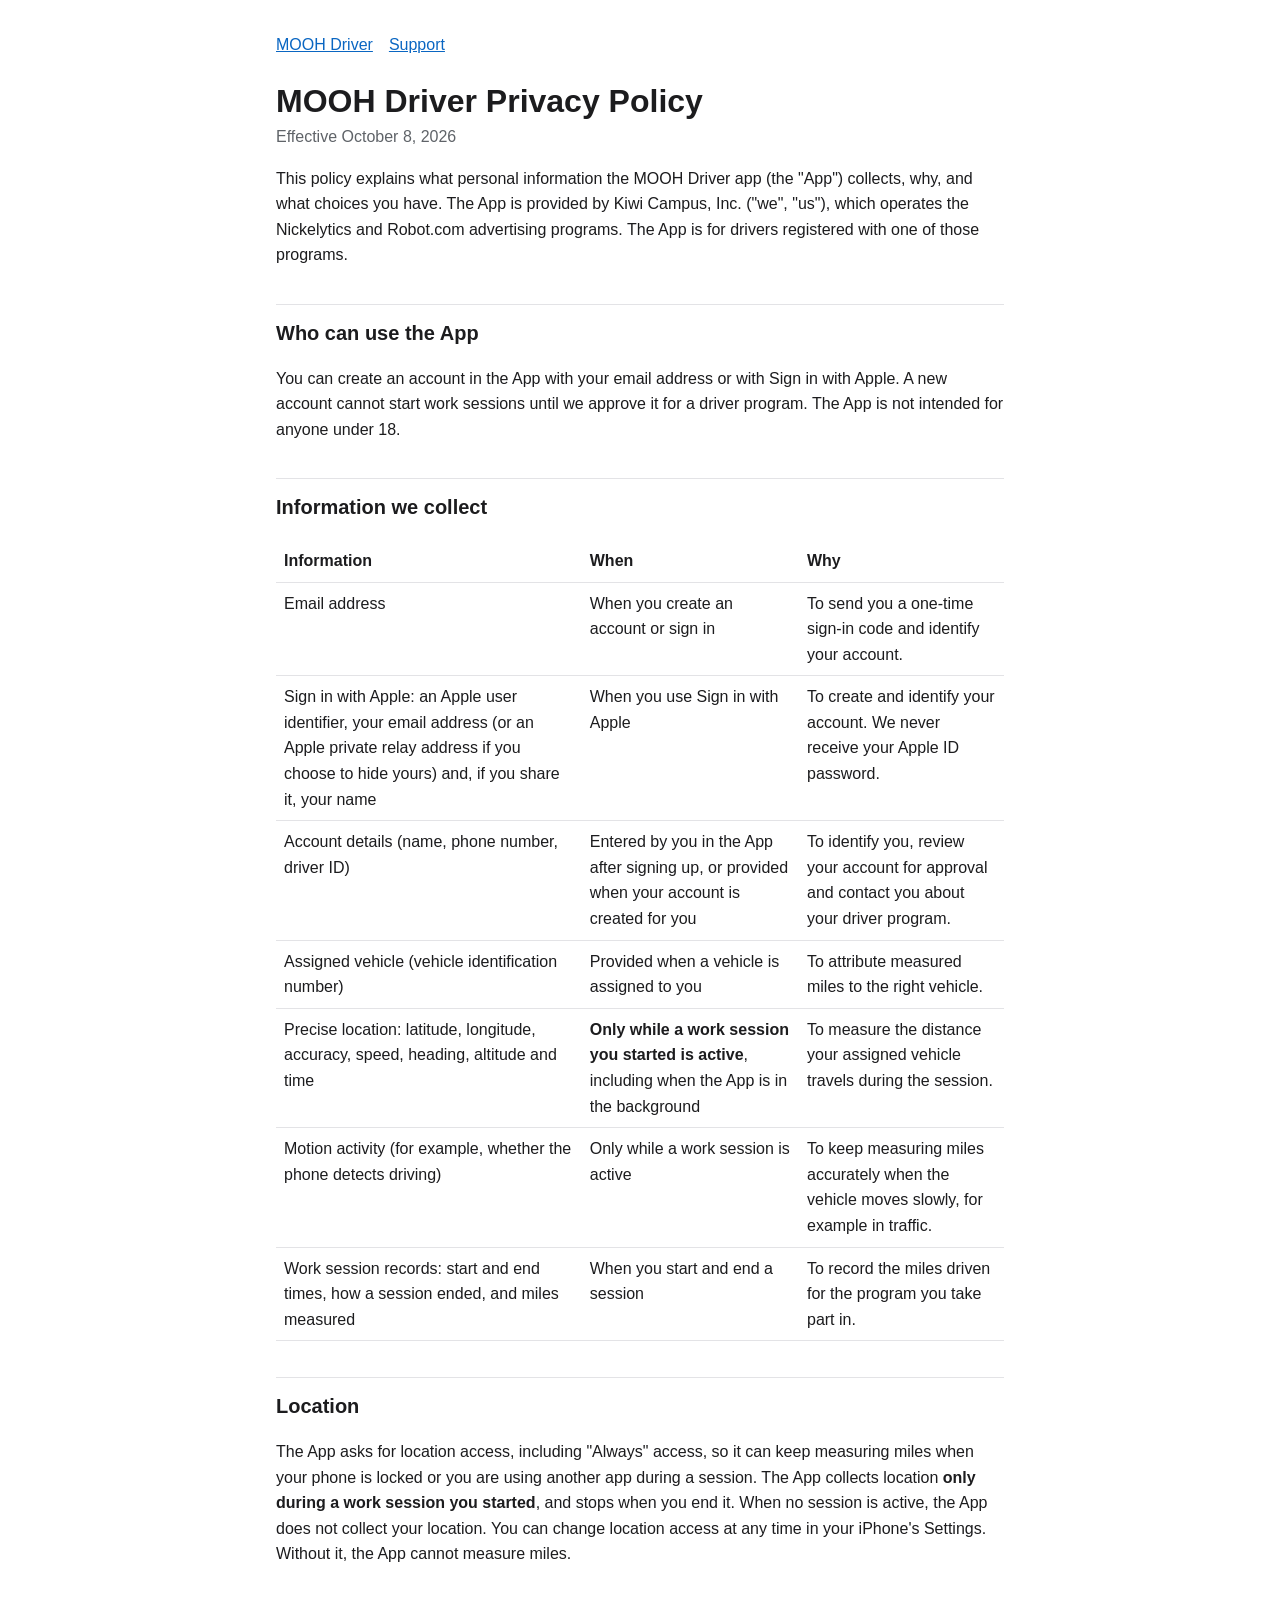
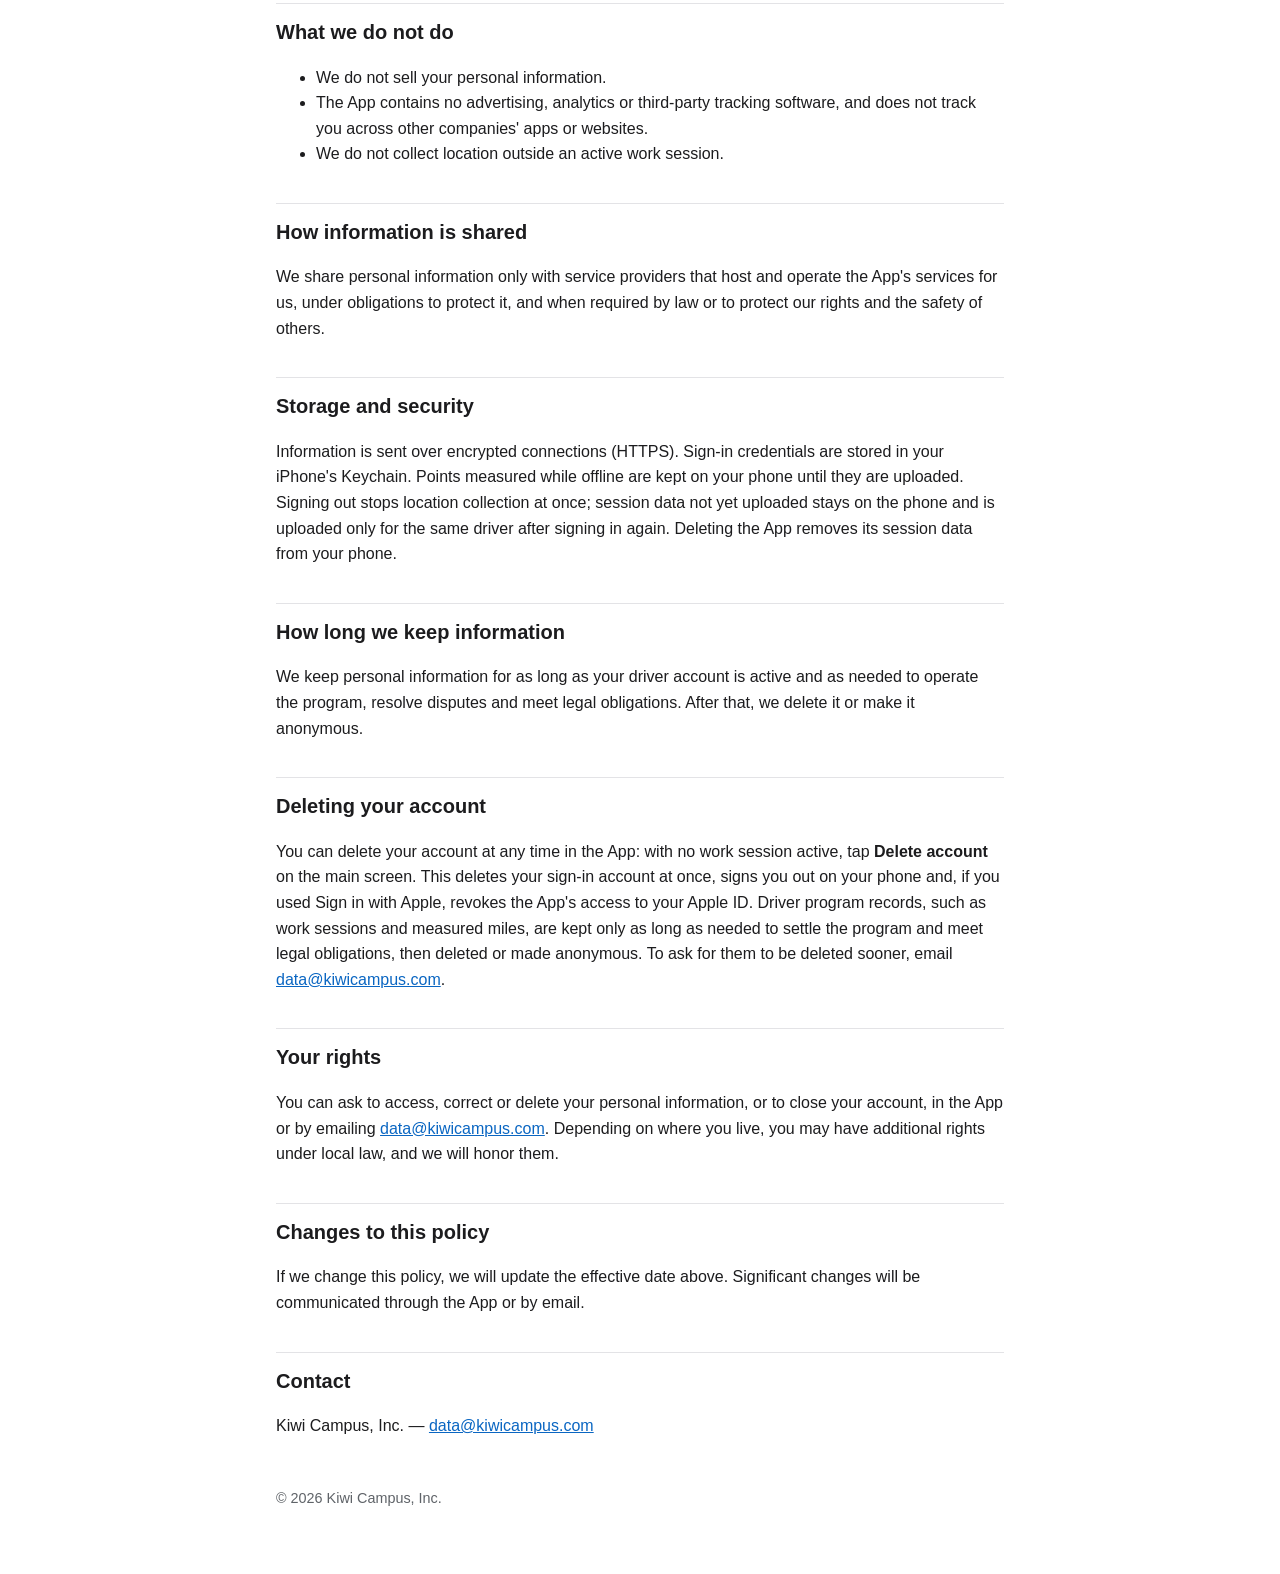
==== privacy/index.html @ 06939cc5 "docs: cover self sign-up, Sign in with Apple and in-app account deletion" ====
<!doctype html>
<html lang="en">
<head>
  <meta charset="utf-8">
  <meta name="viewport" content="width=device-width, initial-scale=1">
  <title>MOOH Driver Privacy Policy</title>
  <link rel="stylesheet" href="../style.css">
</head>
<body>
<main>
  <header><nav><a href="../">MOOH Driver</a><a href="../support/">Support</a></nav></header>

  <h1>MOOH Driver Privacy Policy</h1>
  <p class="meta">Effective October 8, 2026</p>

  <p>This policy explains what personal information the MOOH Driver app (the "App") collects, why, and what choices you have. The App is provided by Kiwi Campus, Inc. ("we", "us"), which operates the Nickelytics and Robot.com advertising programs. The App is for drivers registered with one of those programs.</p>

  <h2>Who can use the App</h2>
  <p>You can create an account in the App with your email address or with Sign in with Apple. A new account cannot start work sessions until we approve it for a driver program. The App is not intended for anyone under 18.</p>

  <h2>Information we collect</h2>
  <table>
    <tr><th>Information</th><th>When</th><th>Why</th></tr>
    <tr>
      <td>Email address</td>
      <td>When you create an account or sign in</td>
      <td>To send you a one-time sign-in code and identify your account.</td>
    </tr>
    <tr>
      <td>Sign in with Apple: an Apple user identifier, your email address (or an Apple private relay address if you choose to hide yours) and, if you share it, your name</td>
      <td>When you use Sign in with Apple</td>
      <td>To create and identify your account. We never receive your Apple ID password.</td>
    </tr>
    <tr>
      <td>Account details (name, phone number, driver ID)</td>
      <td>Entered by you in the App after signing up, or provided when your account is created for you</td>
      <td>To identify you, review your account for approval and contact you about your driver program.</td>
    </tr>
    <tr>
      <td>Assigned vehicle (vehicle identification number)</td>
      <td>Provided when a vehicle is assigned to you</td>
      <td>To attribute measured miles to the right vehicle.</td>
    </tr>
    <tr>
      <td>Precise location: latitude, longitude, accuracy, speed, heading, altitude and time</td>
      <td><strong>Only while a work session you started is active</strong>, including when the App is in the background</td>
      <td>To measure the distance your assigned vehicle travels during the session.</td>
    </tr>
    <tr>
      <td>Motion activity (for example, whether the phone detects driving)</td>
      <td>Only while a work session is active</td>
      <td>To keep measuring miles accurately when the vehicle moves slowly, for example in traffic.</td>
    </tr>
    <tr>
      <td>Work session records: start and end times, how a session ended, and miles measured</td>
      <td>When you start and end a session</td>
      <td>To record the miles driven for the program you take part in.</td>
    </tr>
  </table>

  <h2>Location</h2>
  <p>The App asks for location access, including "Always" access, so it can keep measuring miles when your phone is locked or you are using another app during a session. The App collects location <strong>only during a work session you started</strong>, and stops when you end it. When no session is active, the App does not collect your location. You can change location access at any time in your iPhone's Settings. Without it, the App cannot measure miles.</p>

  <h2>What we do not do</h2>
  <ul>
    <li>We do not sell your personal information.</li>
    <li>The App contains no advertising, analytics or third-party tracking software, and does not track you across other companies' apps or websites.</li>
    <li>We do not collect location outside an active work session.</li>
  </ul>

  <h2>How information is shared</h2>
  <p>We share personal information only with service providers that host and operate the App's services for us, under obligations to protect it, and when required by law or to protect our rights and the safety of others.</p>

  <h2>Storage and security</h2>
  <p>Information is sent over encrypted connections (HTTPS). Sign-in credentials are stored in your iPhone's Keychain. Points measured while offline are kept on your phone until they are uploaded. Signing out stops location collection at once; session data not yet uploaded stays on the phone and is uploaded only for the same driver after signing in again. Deleting the App removes its session data from your phone.</p>

  <h2>How long we keep information</h2>
  <p>We keep personal information for as long as your driver account is active and as needed to operate the program, resolve disputes and meet legal obligations. After that, we delete it or make it anonymous.</p>

  <h2>Deleting your account</h2>
  <p>You can delete your account at any time in the App: with no work session active, tap <strong>Delete account</strong> on the main screen. This deletes your sign-in account at once, signs you out on your phone and, if you used Sign in with Apple, revokes the App's access to your Apple ID. Driver program records, such as work sessions and measured miles, are kept only as long as needed to settle the program and meet legal obligations, then deleted or made anonymous. To ask for them to be deleted sooner, email <a href="mailto:data@kiwicampus.com">data@kiwicampus.com</a>.</p>

  <h2>Your rights</h2>
  <p>You can ask to access, correct or delete your personal information, or to close your account, in the App or by emailing <a href="mailto:data@kiwicampus.com">data@kiwicampus.com</a>. Depending on where you live, you may have additional rights under local law, and we will honor them.</p>

  <h2>Changes to this policy</h2>
  <p>If we change this policy, we will update the effective date above. Significant changes will be communicated through the App or by email.</p>

  <h2>Contact</h2>
  <p>Kiwi Campus, Inc. &mdash; <a href="mailto:data@kiwicampus.com">data@kiwicampus.com</a></p>

  <footer>&copy; 2026 Kiwi Campus, Inc.</footer>
</main>
</body>
</html>
---- style.css ----
:root {
  --bg: #ffffff;
  --text: #1c1c1e;
  --muted: #5f6368;
  --accent: #0a66c2;
  --rule: #e3e3e6;
}

@media (prefers-color-scheme: dark) {
  :root {
    --bg: #111113;
    --text: #ececef;
    --muted: #a1a1a8;
    --accent: #6aa9ff;
    --rule: #2a2a2e;
  }
}

* { box-sizing: border-box; }

body {
  margin: 0;
  background: var(--bg);
  color: var(--text);
  font: 16px/1.6 -apple-system, BlinkMacSystemFont, "Segoe UI", Roboto, Helvetica, Arial, sans-serif;
}

main {
  max-width: 760px;
  margin: 0 auto;
  padding: 32px 16px 64px;
}

header nav a { margin-right: 16px; }

a { color: var(--accent); }

h1 { font-size: 2rem; line-height: 1.2; margin: 24px 0 4px; }
h2 { font-size: 1.25rem; margin-top: 36px; padding-top: 12px; border-top: 1px solid var(--rule); }

.meta { color: var(--muted); margin-top: 0; }

table { border-collapse: collapse; width: 100%; margin: 12px 0; }
th, td { text-align: left; vertical-align: top; padding: 8px; border-bottom: 1px solid var(--rule); }

footer { margin-top: 48px; color: var(--muted); font-size: 0.9rem; }
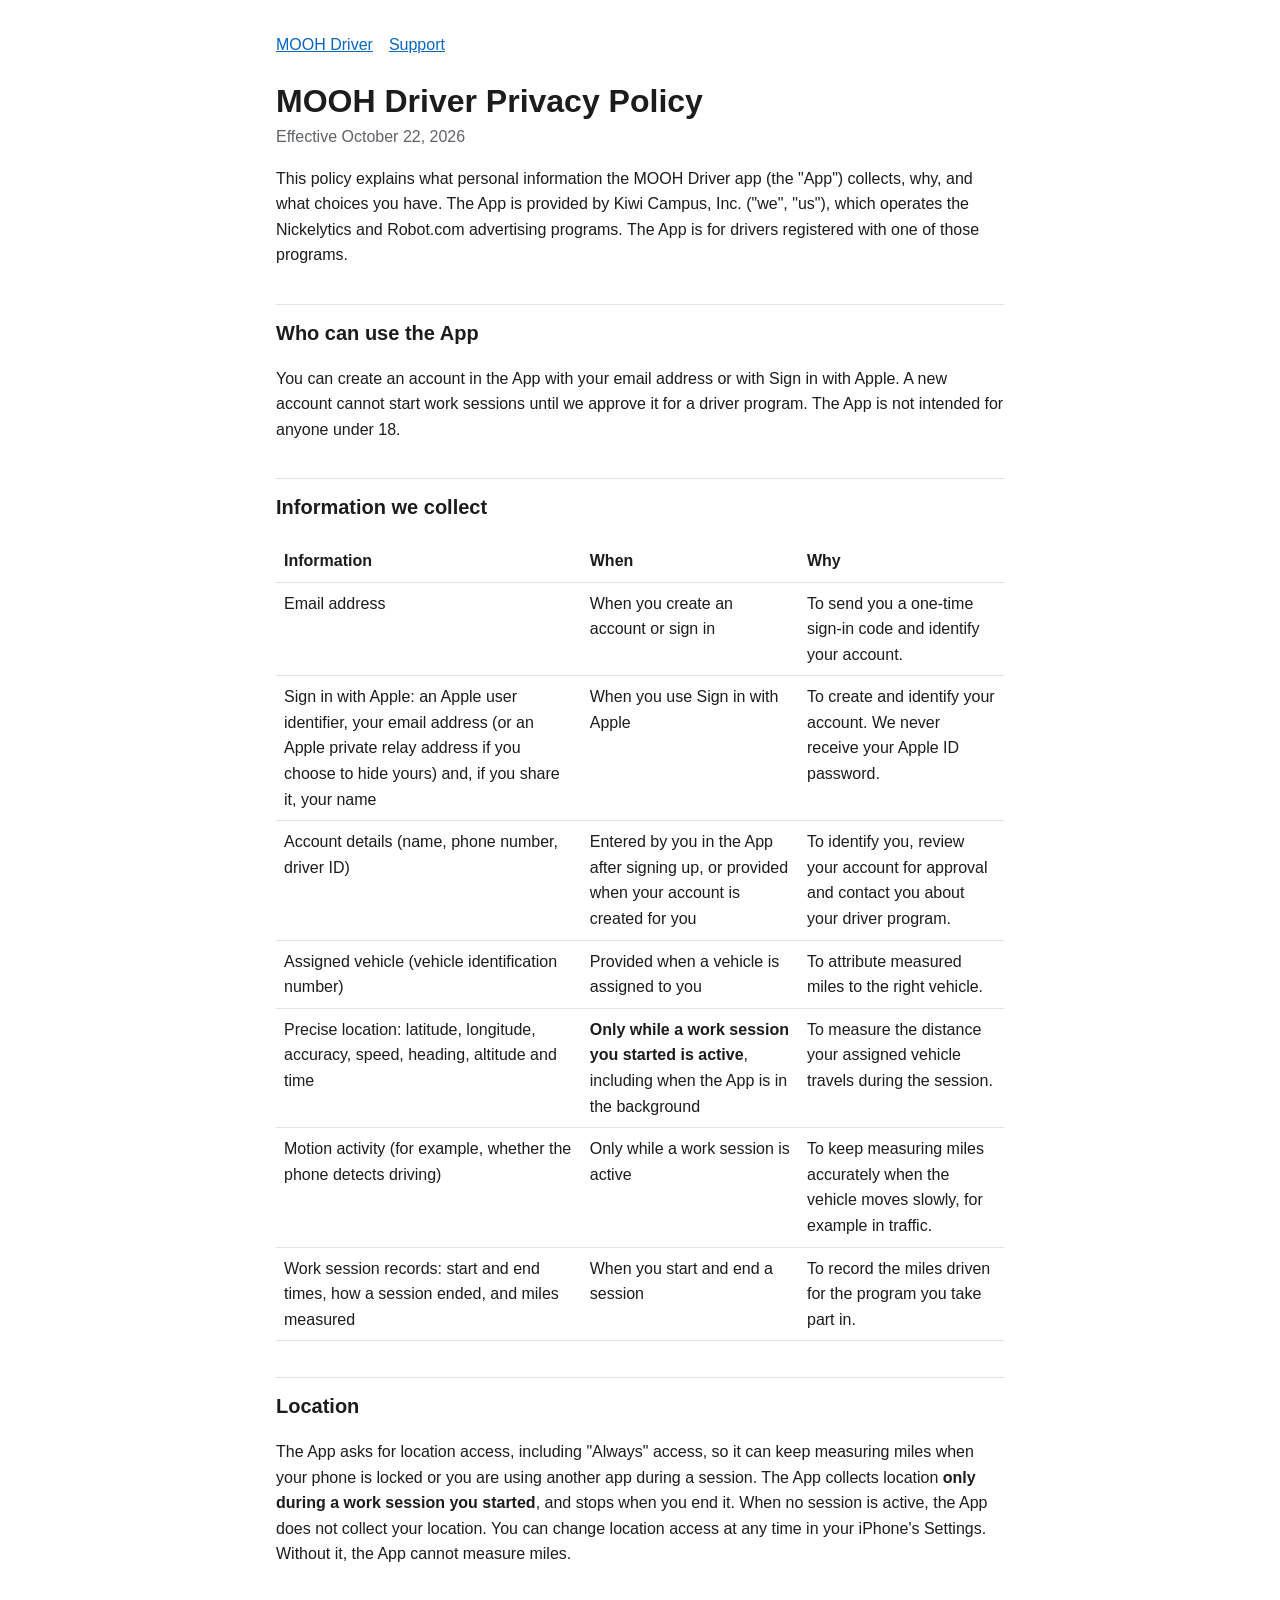
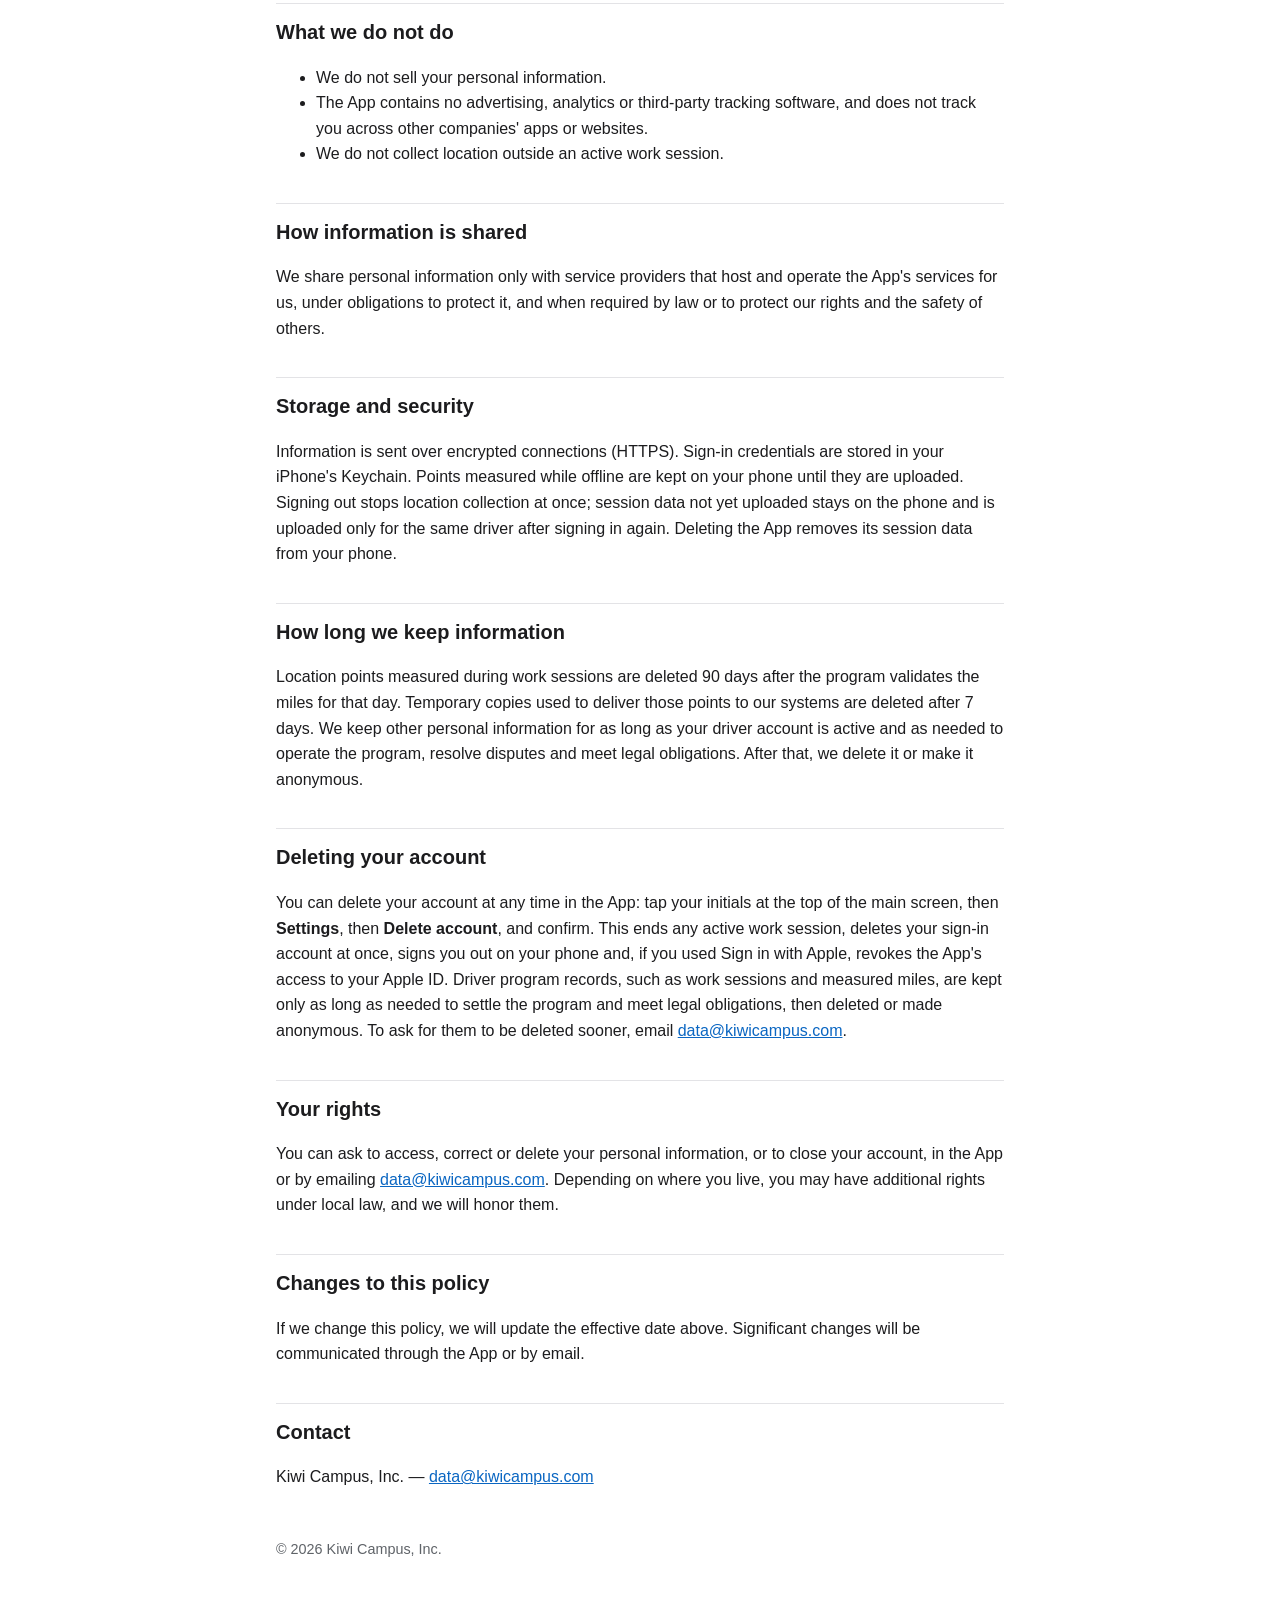
==== commit 18785c07: "docs: state location retention and move Delete account to Settings" ====
--- a/privacy/index.html
+++ b/privacy/index.html
@@ -11,7 +11,7 @@
   <header><nav><a href="../">MOOH Driver</a><a href="../support/">Support</a></nav></header>
 
   <h1>MOOH Driver Privacy Policy</h1>
-  <p class="meta">Effective October 8, 2026</p>
+  <p class="meta">Effective October 22, 2026</p>
 
   <p>This policy explains what personal information the MOOH Driver app (the "App") collects, why, and what choices you have. The App is provided by Kiwi Campus, Inc. ("we", "us"), which operates the Nickelytics and Robot.com advertising programs. The App is for drivers registered with one of those programs.</p>
 
@@ -75,10 +75,10 @@
   <p>Information is sent over encrypted connections (HTTPS). Sign-in credentials are stored in your iPhone's Keychain. Points measured while offline are kept on your phone until they are uploaded. Signing out stops location collection at once; session data not yet uploaded stays on the phone and is uploaded only for the same driver after signing in again. Deleting the App removes its session data from your phone.</p>
 
   <h2>How long we keep information</h2>
-  <p>We keep personal information for as long as your driver account is active and as needed to operate the program, resolve disputes and meet legal obligations. After that, we delete it or make it anonymous.</p>
+  <p>Location points measured during work sessions are deleted 90 days after the program validates the miles for that day. Temporary copies used to deliver those points to our systems are deleted after 7 days. We keep other personal information for as long as your driver account is active and as needed to operate the program, resolve disputes and meet legal obligations. After that, we delete it or make it anonymous.</p>
 
   <h2>Deleting your account</h2>
-  <p>You can delete your account at any time in the App: with no work session active, tap <strong>Delete account</strong> on the main screen. This deletes your sign-in account at once, signs you out on your phone and, if you used Sign in with Apple, revokes the App's access to your Apple ID. Driver program records, such as work sessions and measured miles, are kept only as long as needed to settle the program and meet legal obligations, then deleted or made anonymous. To ask for them to be deleted sooner, email <a href="mailto:data@kiwicampus.com">data@kiwicampus.com</a>.</p>
+  <p>You can delete your account at any time in the App: tap your initials at the top of the main screen, then <strong>Settings</strong>, then <strong>Delete account</strong>, and confirm. This ends any active work session, deletes your sign-in account at once, signs you out on your phone and, if you used Sign in with Apple, revokes the App's access to your Apple ID. Driver program records, such as work sessions and measured miles, are kept only as long as needed to settle the program and meet legal obligations, then deleted or made anonymous. To ask for them to be deleted sooner, email <a href="mailto:data@kiwicampus.com">data@kiwicampus.com</a>.</p>
 
   <h2>Your rights</h2>
   <p>You can ask to access, correct or delete your personal information, or to close your account, in the App or by emailing <a href="mailto:data@kiwicampus.com">data@kiwicampus.com</a>. Depending on where you live, you may have additional rights under local law, and we will honor them.</p>
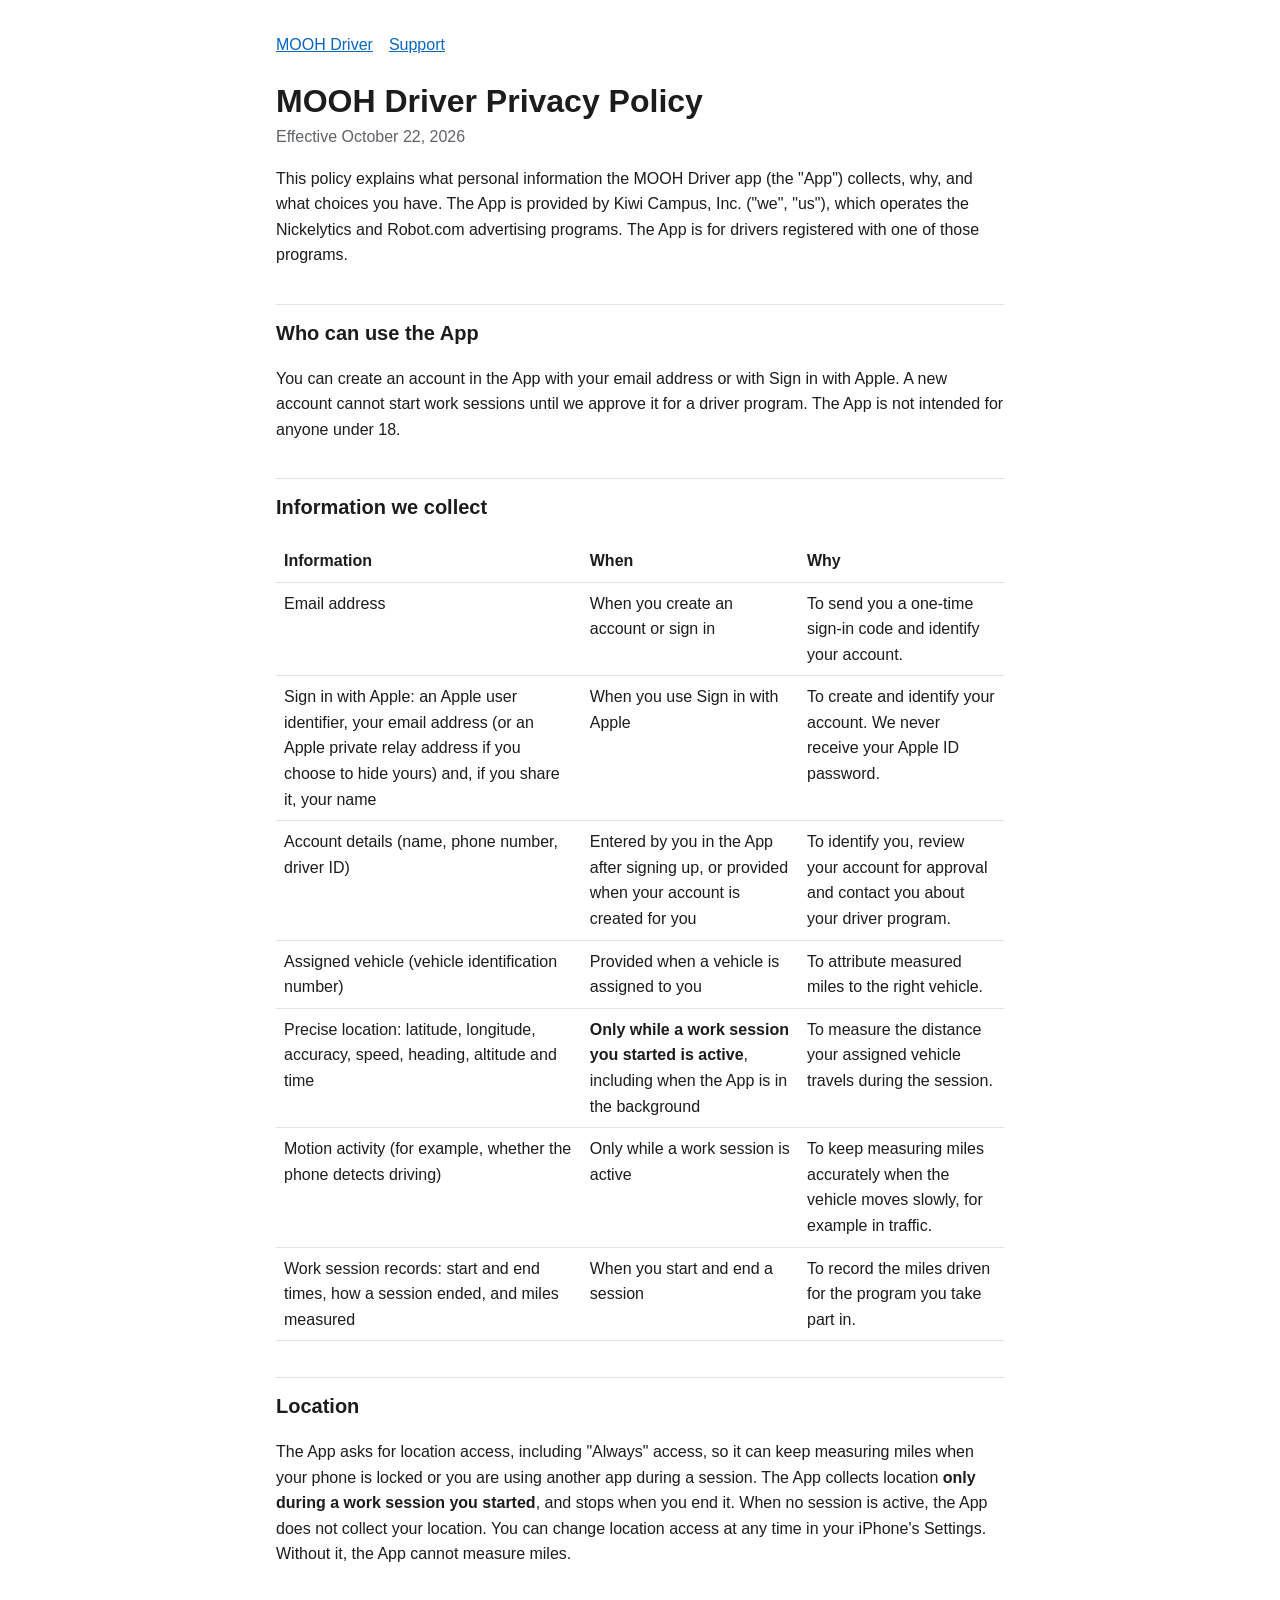
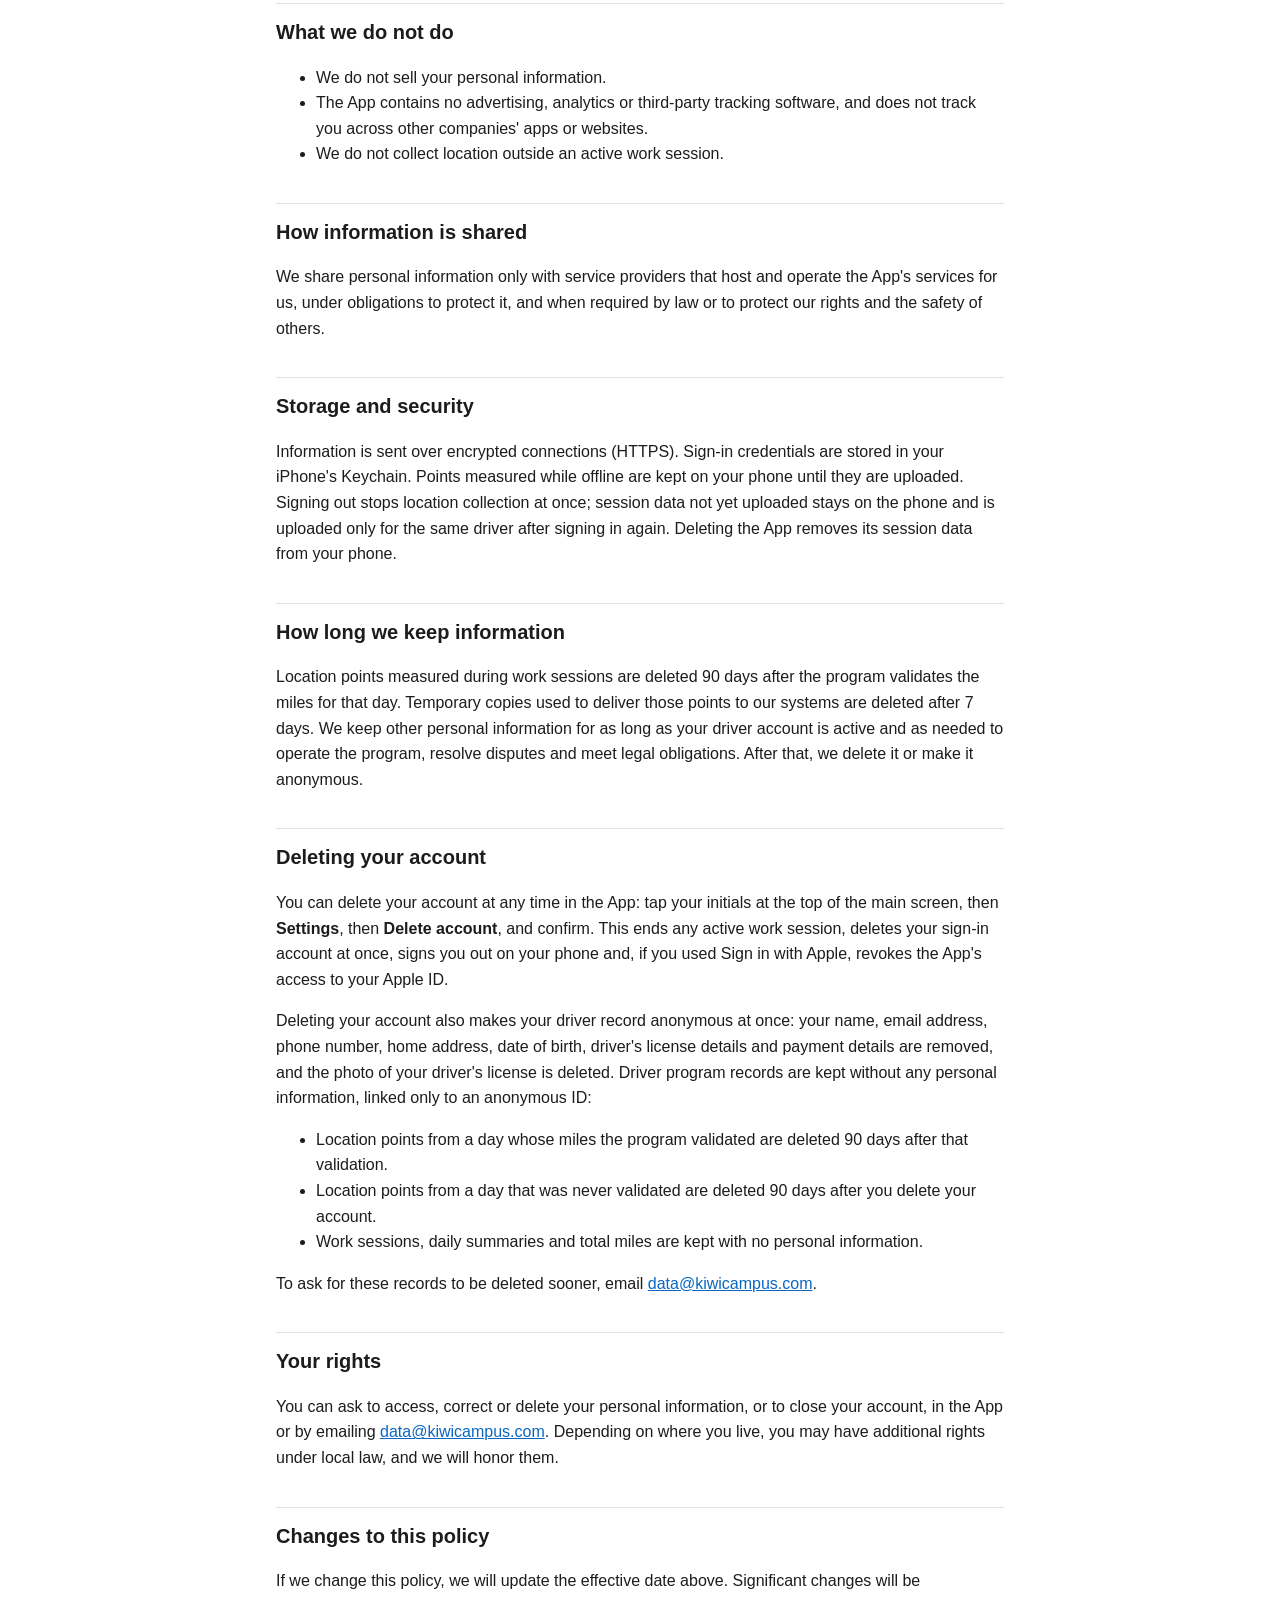
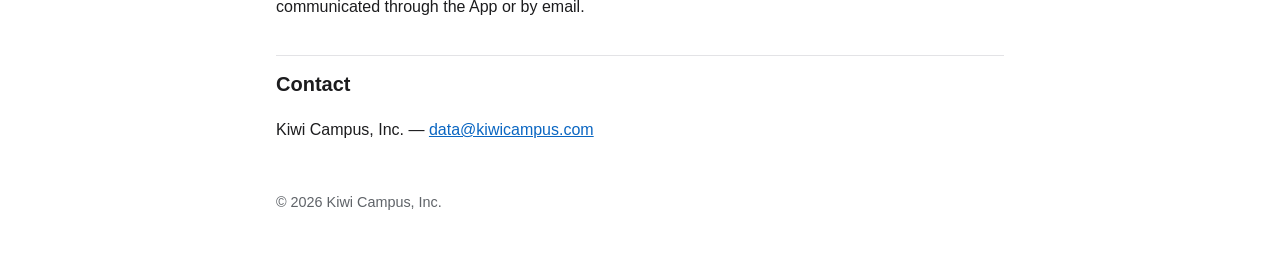
==== commit e0a64a98: "docs: describe anonymization on account deletion" ====
--- a/privacy/index.html
+++ b/privacy/index.html
@@ -78,7 +78,14 @@
   <p>Location points measured during work sessions are deleted 90 days after the program validates the miles for that day. Temporary copies used to deliver those points to our systems are deleted after 7 days. We keep other personal information for as long as your driver account is active and as needed to operate the program, resolve disputes and meet legal obligations. After that, we delete it or make it anonymous.</p>
 
   <h2>Deleting your account</h2>
-  <p>You can delete your account at any time in the App: tap your initials at the top of the main screen, then <strong>Settings</strong>, then <strong>Delete account</strong>, and confirm. This ends any active work session, deletes your sign-in account at once, signs you out on your phone and, if you used Sign in with Apple, revokes the App's access to your Apple ID. Driver program records, such as work sessions and measured miles, are kept only as long as needed to settle the program and meet legal obligations, then deleted or made anonymous. To ask for them to be deleted sooner, email <a href="mailto:data@kiwicampus.com">data@kiwicampus.com</a>.</p>
+  <p>You can delete your account at any time in the App: tap your initials at the top of the main screen, then <strong>Settings</strong>, then <strong>Delete account</strong>, and confirm. This ends any active work session, deletes your sign-in account at once, signs you out on your phone and, if you used Sign in with Apple, revokes the App's access to your Apple ID.</p>
+  <p>Deleting your account also makes your driver record anonymous at once: your name, email address, phone number, home address, date of birth, driver's license details and payment details are removed, and the photo of your driver's license is deleted. Driver program records are kept without any personal information, linked only to an anonymous ID:</p>
+  <ul>
+    <li>Location points from a day whose miles the program validated are deleted 90 days after that validation.</li>
+    <li>Location points from a day that was never validated are deleted 90 days after you delete your account.</li>
+    <li>Work sessions, daily summaries and total miles are kept with no personal information.</li>
+  </ul>
+  <p>To ask for these records to be deleted sooner, email <a href="mailto:data@kiwicampus.com">data@kiwicampus.com</a>.</p>
 
   <h2>Your rights</h2>
   <p>You can ask to access, correct or delete your personal information, or to close your account, in the App or by emailing <a href="mailto:data@kiwicampus.com">data@kiwicampus.com</a>. Depending on where you live, you may have additional rights under local law, and we will honor them.</p>
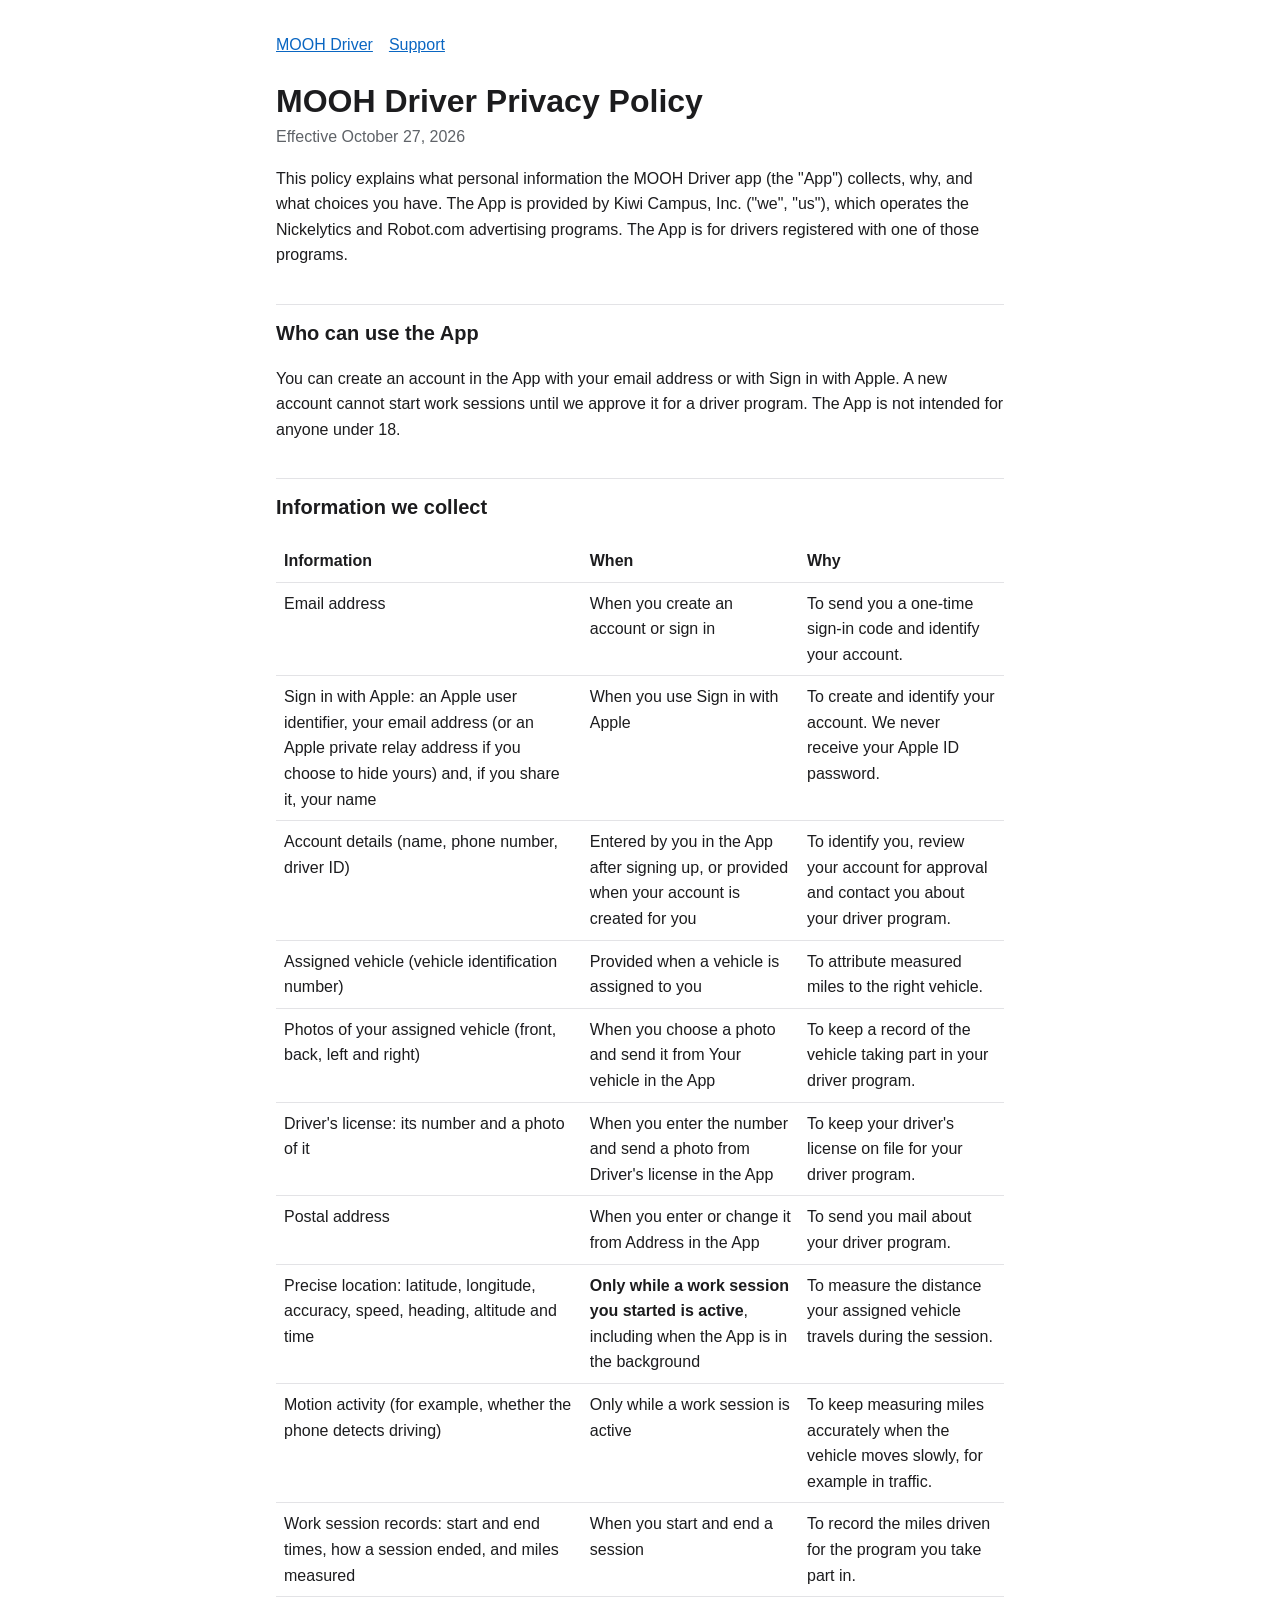
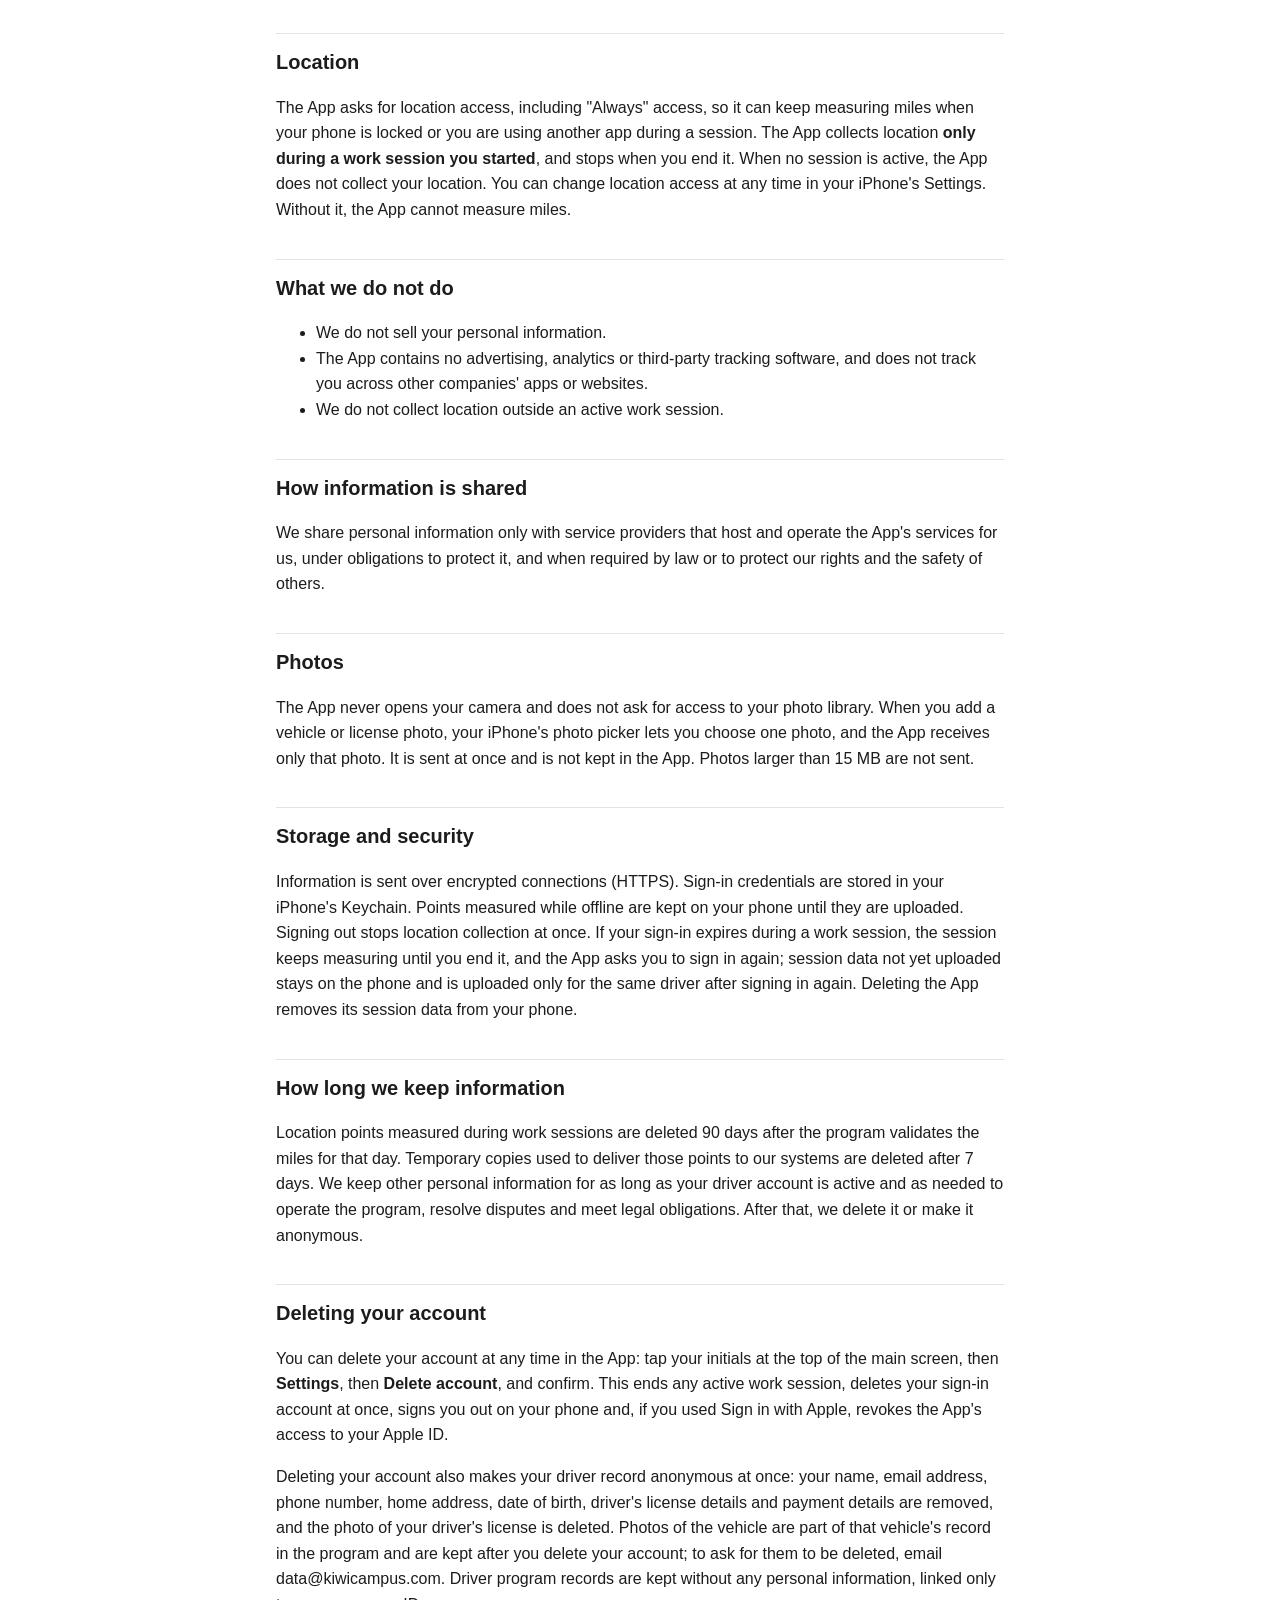
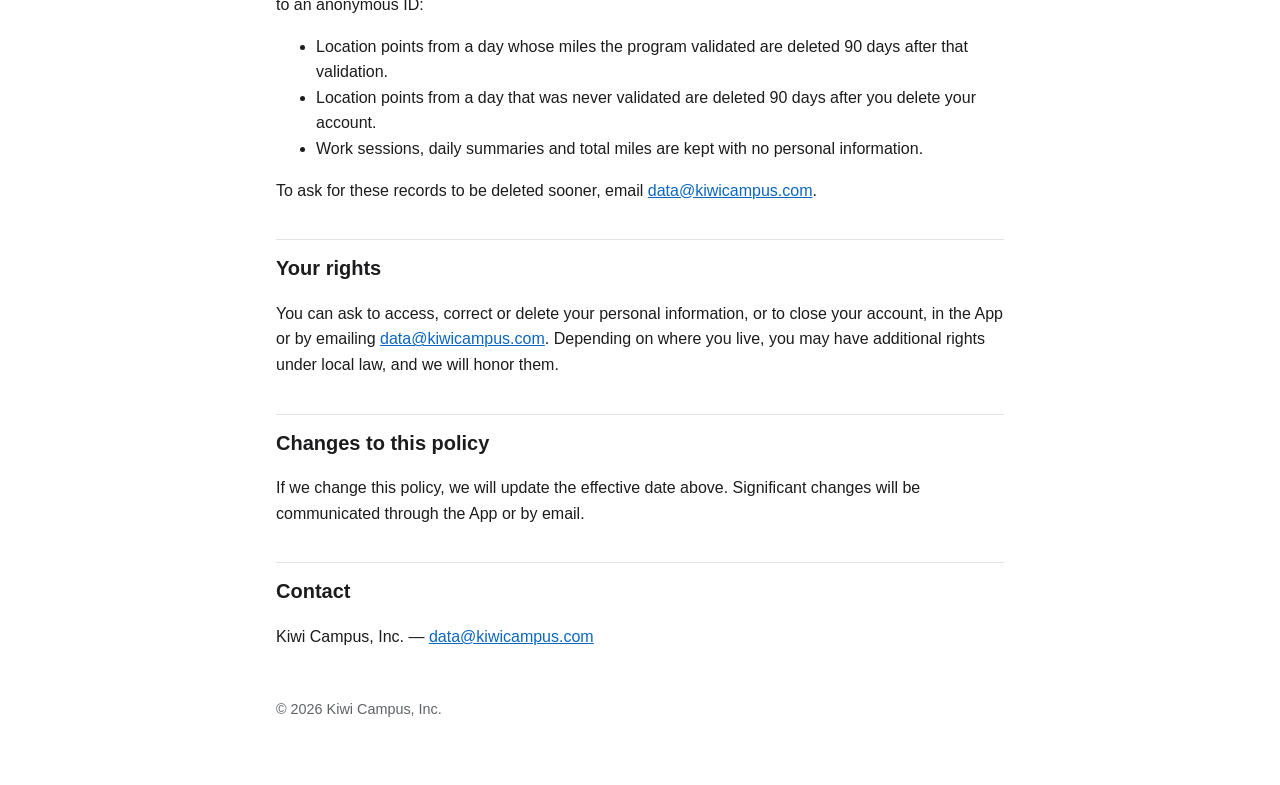
==== commit c2528b3c: "docs: cover vehicle photos, the driver's license and the postal address" ====
--- a/privacy/index.html
+++ b/privacy/index.html
@@ -11,7 +11,7 @@
   <header><nav><a href="../">MOOH Driver</a><a href="../support/">Support</a></nav></header>
 
   <h1>MOOH Driver Privacy Policy</h1>
-  <p class="meta">Effective October 22, 2026</p>
+  <p class="meta">Effective October 27, 2026</p>
 
   <p>This policy explains what personal information the MOOH Driver app (the "App") collects, why, and what choices you have. The App is provided by Kiwi Campus, Inc. ("we", "us"), which operates the Nickelytics and Robot.com advertising programs. The App is for drivers registered with one of those programs.</p>
 
@@ -40,6 +40,21 @@
       <td>Assigned vehicle (vehicle identification number)</td>
       <td>Provided when a vehicle is assigned to you</td>
       <td>To attribute measured miles to the right vehicle.</td>
+    </tr>
+    <tr>
+      <td>Photos of your assigned vehicle (front, back, left and right)</td>
+      <td>When you choose a photo and send it from Your vehicle in the App</td>
+      <td>To keep a record of the vehicle taking part in your driver program.</td>
+    </tr>
+    <tr>
+      <td>Driver's license: its number and a photo of it</td>
+      <td>When you enter the number and send a photo from Driver's license in the App</td>
+      <td>To keep your driver's license on file for your driver program.</td>
+    </tr>
+    <tr>
+      <td>Postal address</td>
+      <td>When you enter or change it from Address in the App</td>
+      <td>To send you mail about your driver program.</td>
     </tr>
     <tr>
       <td>Precise location: latitude, longitude, accuracy, speed, heading, altitude and time</td>
@@ -71,15 +86,17 @@
   <h2>How information is shared</h2>
   <p>We share personal information only with service providers that host and operate the App's services for us, under obligations to protect it, and when required by law or to protect our rights and the safety of others.</p>
 
+  <h2>Photos</h2>
+  <p>The App never opens your camera and does not ask for access to your photo library. When you add a vehicle or license photo, your iPhone's photo picker lets you choose one photo, and the App receives only that photo. It is sent at once and is not kept in the App. Photos larger than 15 MB are not sent.</p>
   <h2>Storage and security</h2>
-  <p>Information is sent over encrypted connections (HTTPS). Sign-in credentials are stored in your iPhone's Keychain. Points measured while offline are kept on your phone until they are uploaded. Signing out stops location collection at once; session data not yet uploaded stays on the phone and is uploaded only for the same driver after signing in again. Deleting the App removes its session data from your phone.</p>
+  <p>Information is sent over encrypted connections (HTTPS). Sign-in credentials are stored in your iPhone's Keychain. Points measured while offline are kept on your phone until they are uploaded. Signing out stops location collection at once. If your sign-in expires during a work session, the session keeps measuring until you end it, and the App asks you to sign in again; session data not yet uploaded stays on the phone and is uploaded only for the same driver after signing in again. Deleting the App removes its session data from your phone.</p>
 
   <h2>How long we keep information</h2>
   <p>Location points measured during work sessions are deleted 90 days after the program validates the miles for that day. Temporary copies used to deliver those points to our systems are deleted after 7 days. We keep other personal information for as long as your driver account is active and as needed to operate the program, resolve disputes and meet legal obligations. After that, we delete it or make it anonymous.</p>
 
   <h2>Deleting your account</h2>
   <p>You can delete your account at any time in the App: tap your initials at the top of the main screen, then <strong>Settings</strong>, then <strong>Delete account</strong>, and confirm. This ends any active work session, deletes your sign-in account at once, signs you out on your phone and, if you used Sign in with Apple, revokes the App's access to your Apple ID.</p>
-  <p>Deleting your account also makes your driver record anonymous at once: your name, email address, phone number, home address, date of birth, driver's license details and payment details are removed, and the photo of your driver's license is deleted. Driver program records are kept without any personal information, linked only to an anonymous ID:</p>
+  <p>Deleting your account also makes your driver record anonymous at once: your name, email address, phone number, home address, date of birth, driver's license details and payment details are removed, and the photo of your driver's license is deleted. Photos of the vehicle are part of that vehicle's record in the program and are kept after you delete your account; to ask for them to be deleted, email data@kiwicampus.com. Driver program records are kept without any personal information, linked only to an anonymous ID:</p>
   <ul>
     <li>Location points from a day whose miles the program validated are deleted 90 days after that validation.</li>
     <li>Location points from a day that was never validated are deleted 90 days after you delete your account.</li>
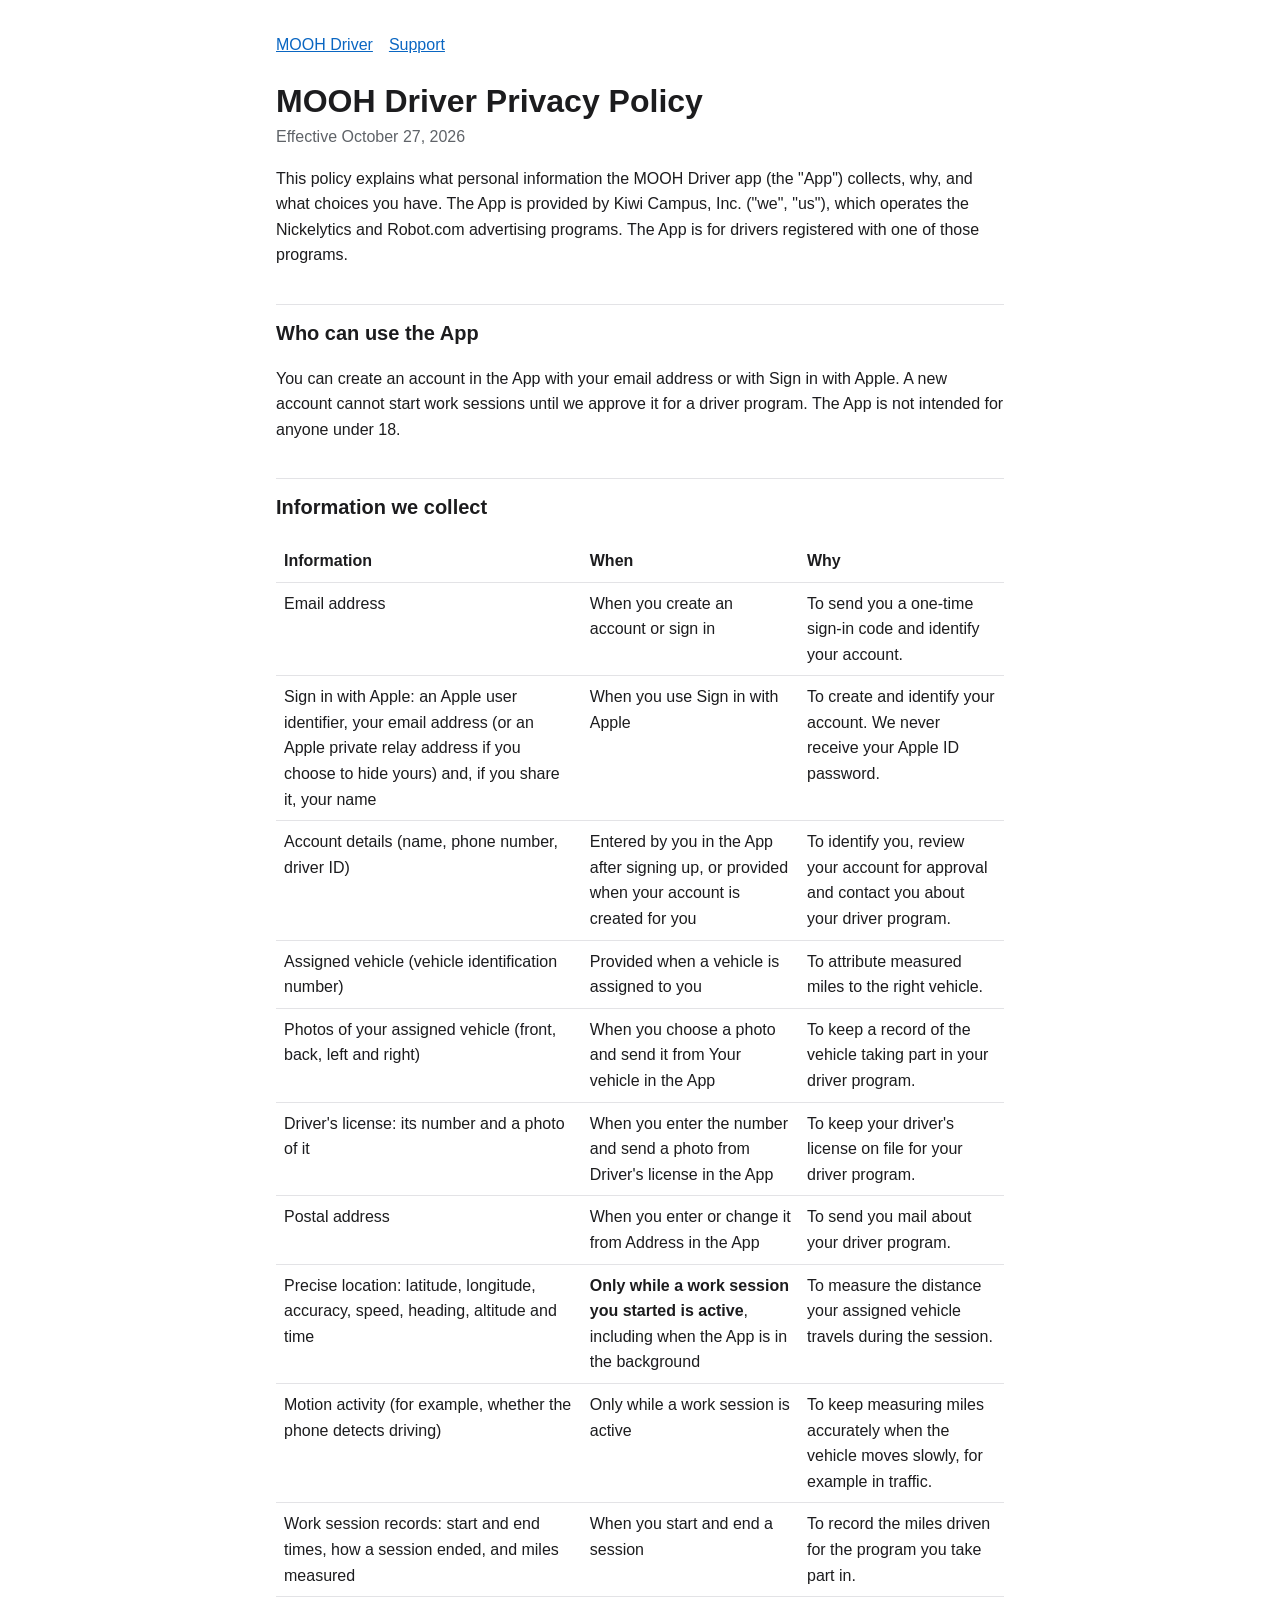
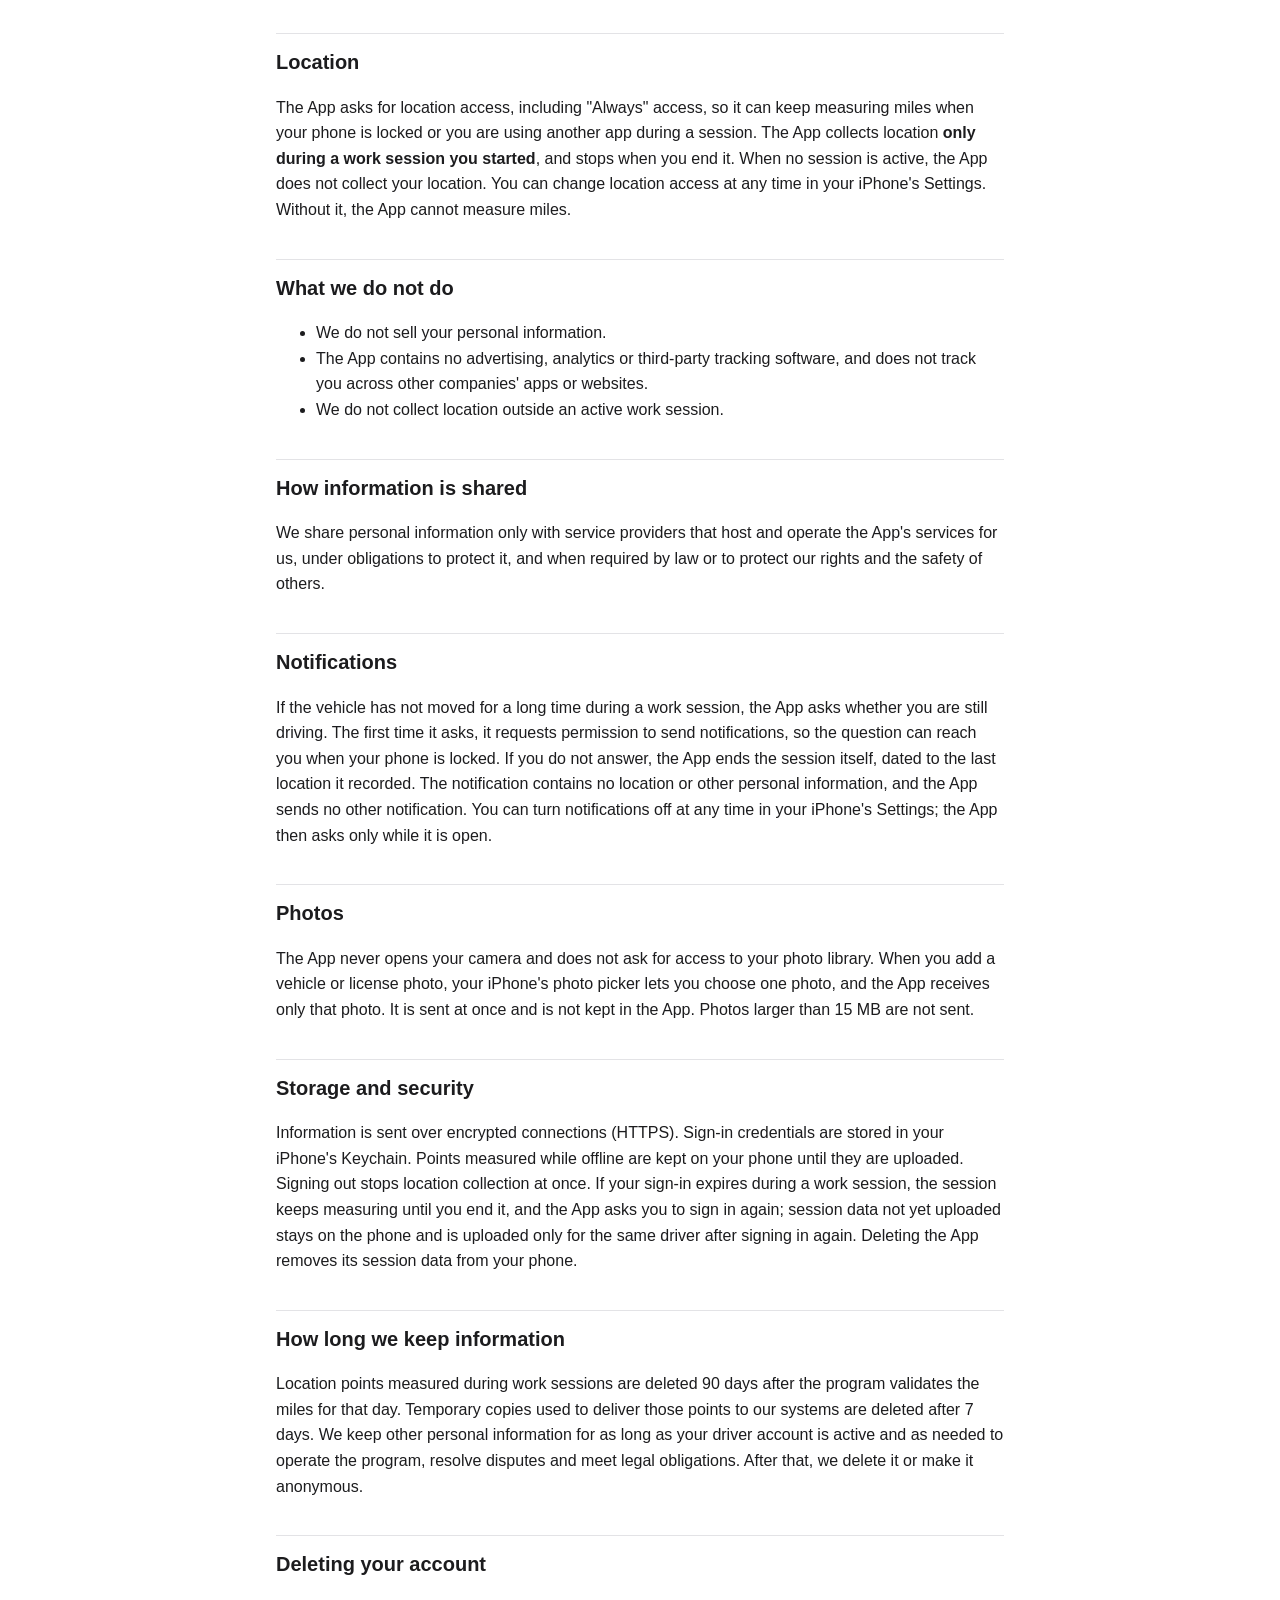
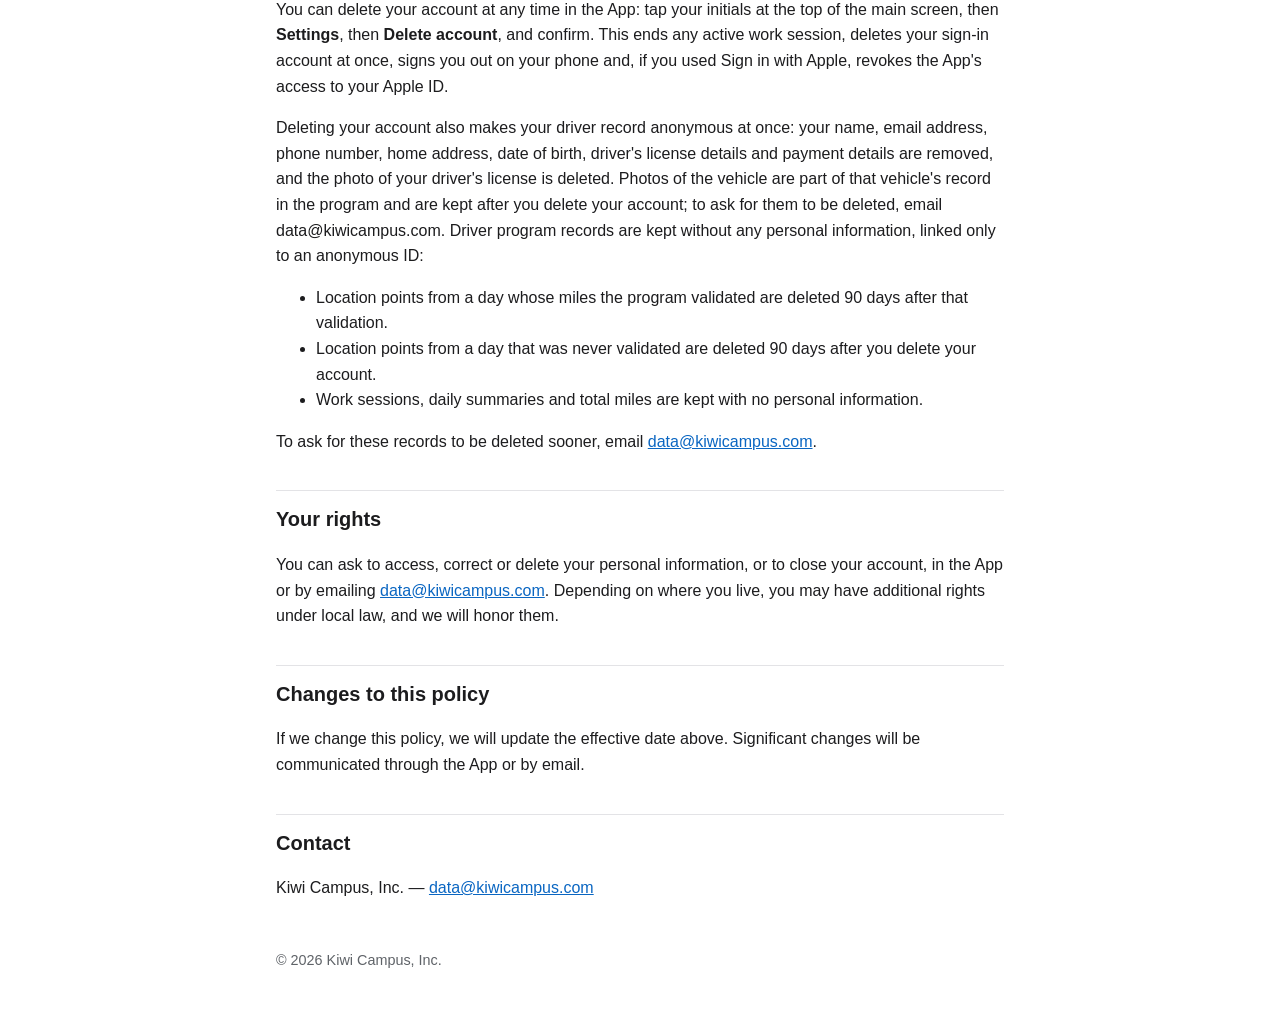
==== commit cb911b21: "docs: describe the still-driving notification and the automatic end" ====
--- a/privacy/index.html
+++ b/privacy/index.html
@@ -86,6 +86,8 @@
   <h2>How information is shared</h2>
   <p>We share personal information only with service providers that host and operate the App's services for us, under obligations to protect it, and when required by law or to protect our rights and the safety of others.</p>
 
+  <h2>Notifications</h2>
+  <p>If the vehicle has not moved for a long time during a work session, the App asks whether you are still driving. The first time it asks, it requests permission to send notifications, so the question can reach you when your phone is locked. If you do not answer, the App ends the session itself, dated to the last location it recorded. The notification contains no location or other personal information, and the App sends no other notification. You can turn notifications off at any time in your iPhone's Settings; the App then asks only while it is open.</p>
   <h2>Photos</h2>
   <p>The App never opens your camera and does not ask for access to your photo library. When you add a vehicle or license photo, your iPhone's photo picker lets you choose one photo, and the App receives only that photo. It is sent at once and is not kept in the App. Photos larger than 15 MB are not sent.</p>
   <h2>Storage and security</h2>
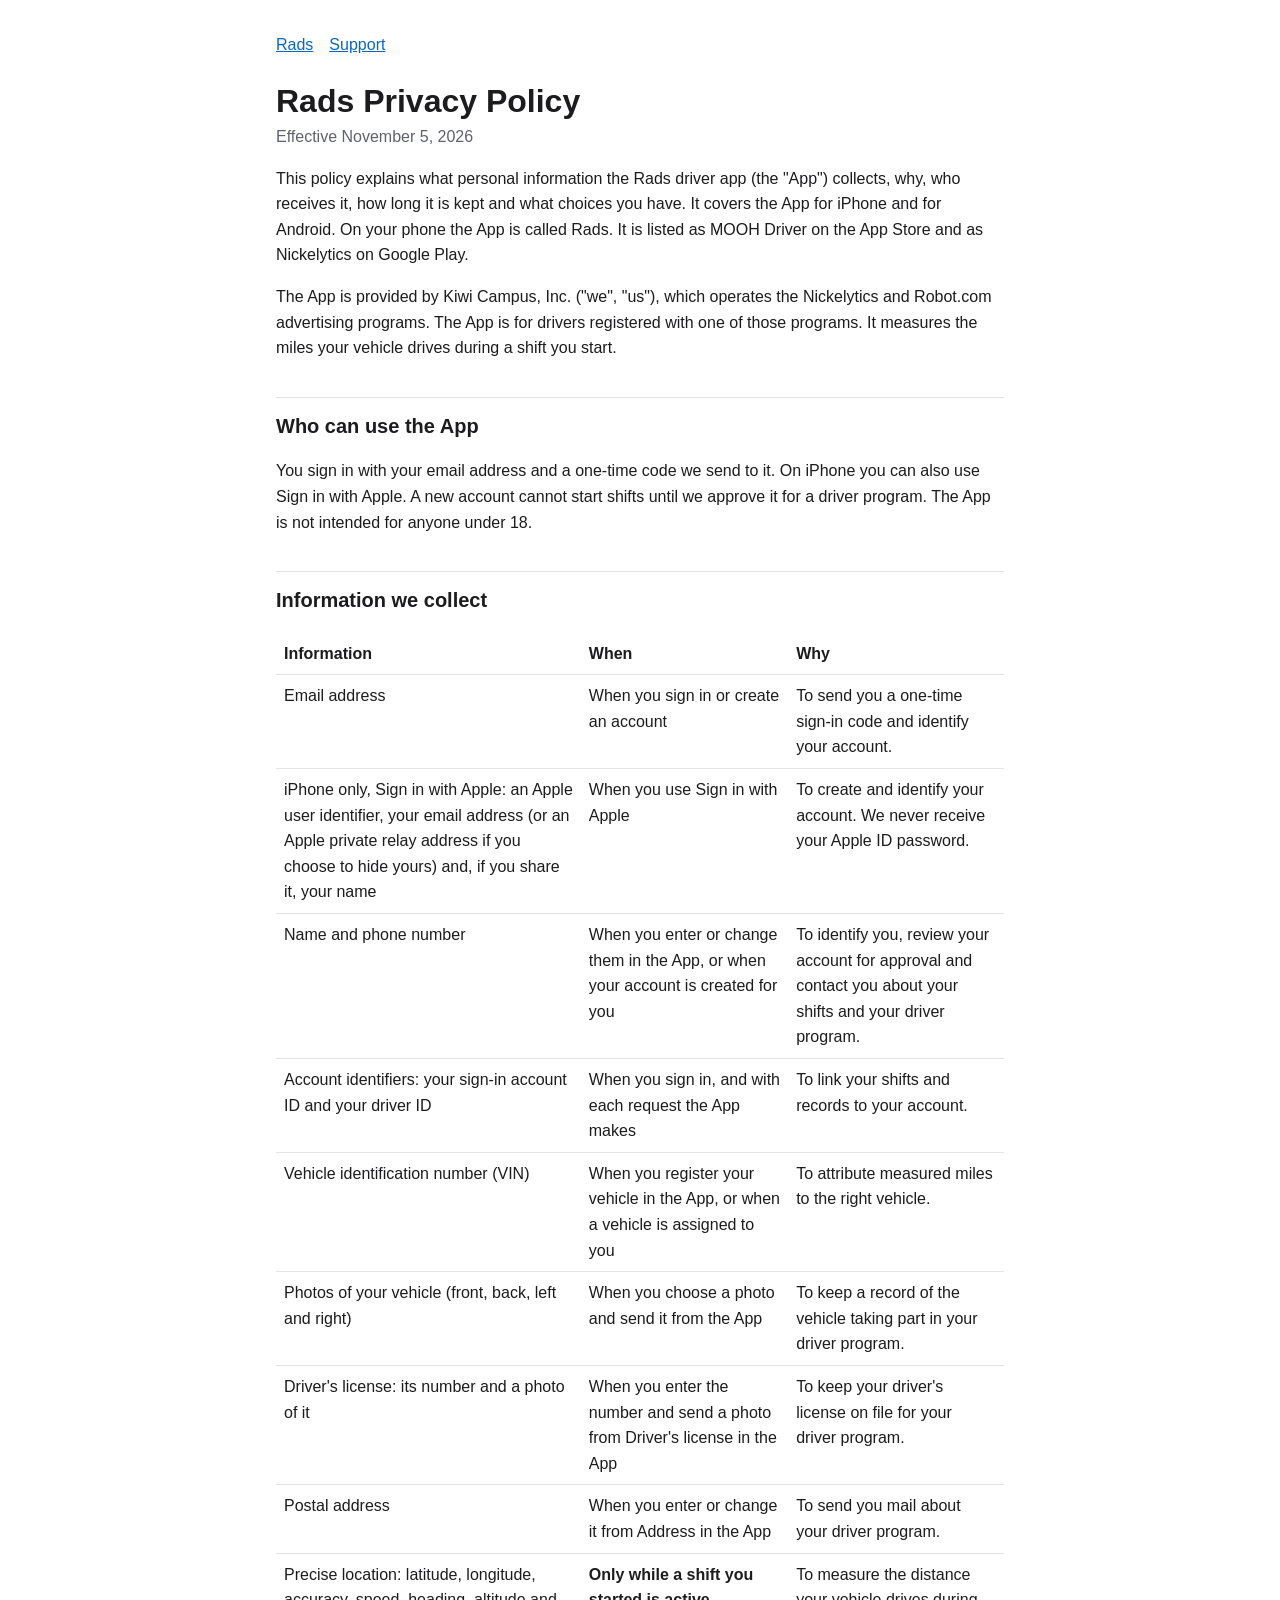
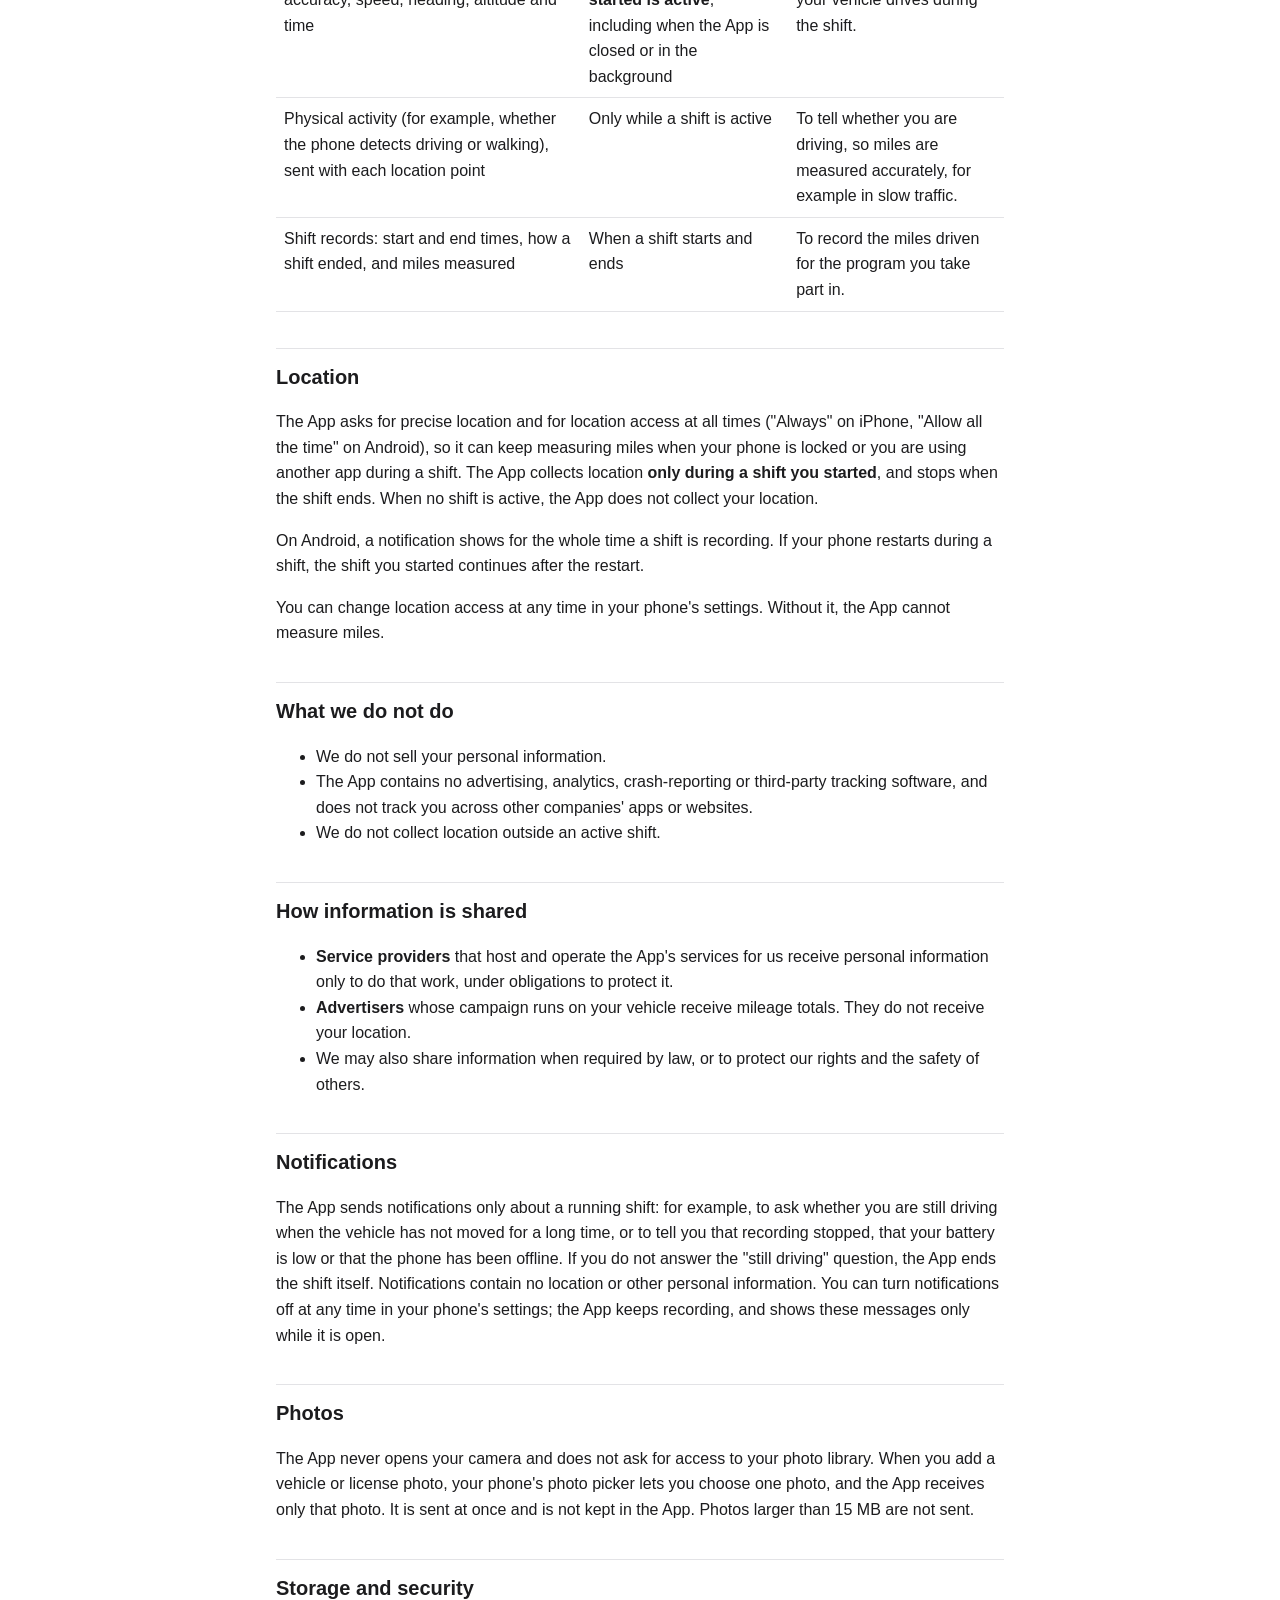
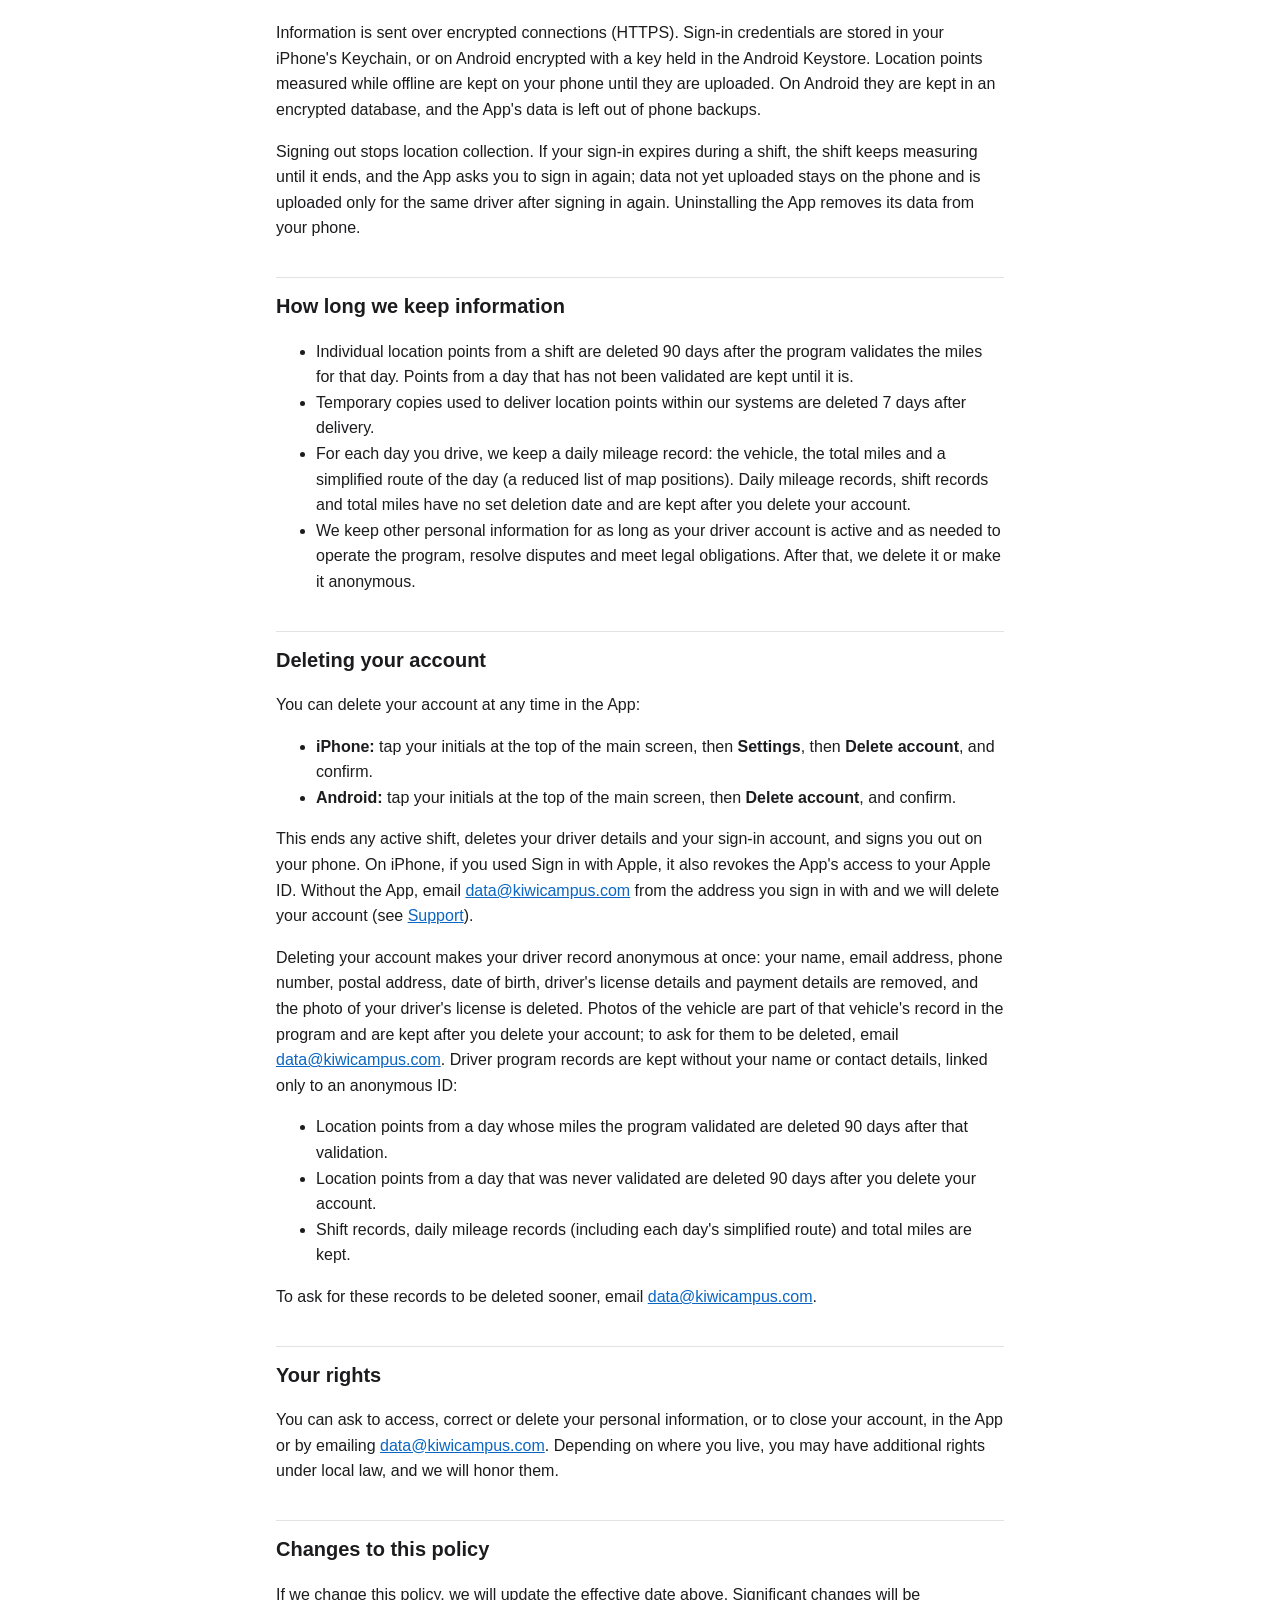
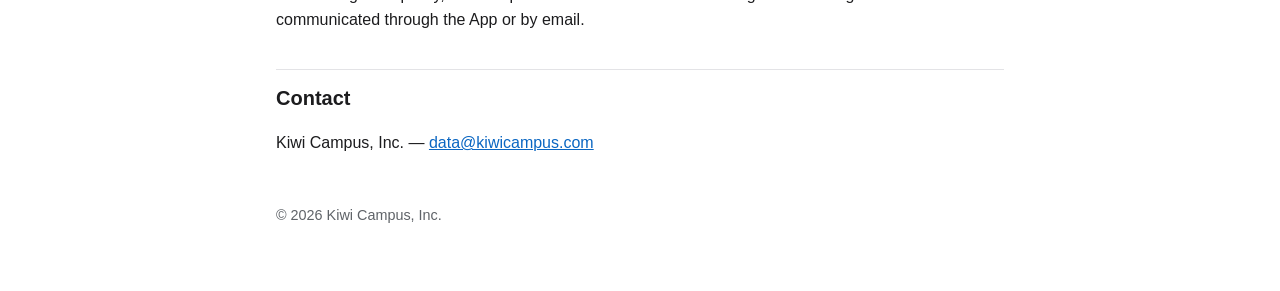
==== commit a8a5466d: "docs(privacy): cover the Android app and state what the service keeps One privacy policy and one sup" ====
--- a/privacy/index.html
+++ b/privacy/index.html
@@ -3,47 +3,53 @@
 <head>
   <meta charset="utf-8">
   <meta name="viewport" content="width=device-width, initial-scale=1">
-  <title>MOOH Driver Privacy Policy</title>
+  <title>Rads Privacy Policy</title>
   <link rel="stylesheet" href="../style.css">
 </head>
 <body>
 <main>
-  <header><nav><a href="../">MOOH Driver</a><a href="../support/">Support</a></nav></header>
+  <header><nav><a href="../">Rads</a><a href="../support/">Support</a></nav></header>
 
-  <h1>MOOH Driver Privacy Policy</h1>
-  <p class="meta">Effective October 27, 2026</p>
+  <h1>Rads Privacy Policy</h1>
+  <p class="meta">Effective November 5, 2026</p>
 
-  <p>This policy explains what personal information the MOOH Driver app (the "App") collects, why, and what choices you have. The App is provided by Kiwi Campus, Inc. ("we", "us"), which operates the Nickelytics and Robot.com advertising programs. The App is for drivers registered with one of those programs.</p>
+  <p>This policy explains what personal information the Rads driver app (the "App") collects, why, who receives it, how long it is kept and what choices you have. It covers the App for iPhone and for Android. On your phone the App is called Rads. It is listed as MOOH Driver on the App Store and as Nickelytics on Google Play.</p>
+  <p>The App is provided by Kiwi Campus, Inc. ("we", "us"), which operates the Nickelytics and Robot.com advertising programs. The App is for drivers registered with one of those programs. It measures the miles your vehicle drives during a shift you start.</p>
 
   <h2>Who can use the App</h2>
-  <p>You can create an account in the App with your email address or with Sign in with Apple. A new account cannot start work sessions until we approve it for a driver program. The App is not intended for anyone under 18.</p>
+  <p>You sign in with your email address and a one-time code we send to it. On iPhone you can also use Sign in with Apple. A new account cannot start shifts until we approve it for a driver program. The App is not intended for anyone under 18.</p>
 
   <h2>Information we collect</h2>
   <table>
     <tr><th>Information</th><th>When</th><th>Why</th></tr>
     <tr>
       <td>Email address</td>
-      <td>When you create an account or sign in</td>
+      <td>When you sign in or create an account</td>
       <td>To send you a one-time sign-in code and identify your account.</td>
     </tr>
     <tr>
-      <td>Sign in with Apple: an Apple user identifier, your email address (or an Apple private relay address if you choose to hide yours) and, if you share it, your name</td>
+      <td>iPhone only, Sign in with Apple: an Apple user identifier, your email address (or an Apple private relay address if you choose to hide yours) and, if you share it, your name</td>
       <td>When you use Sign in with Apple</td>
       <td>To create and identify your account. We never receive your Apple ID password.</td>
     </tr>
     <tr>
-      <td>Account details (name, phone number, driver ID)</td>
-      <td>Entered by you in the App after signing up, or provided when your account is created for you</td>
-      <td>To identify you, review your account for approval and contact you about your driver program.</td>
+      <td>Name and phone number</td>
+      <td>When you enter or change them in the App, or when your account is created for you</td>
+      <td>To identify you, review your account for approval and contact you about your shifts and your driver program.</td>
     </tr>
     <tr>
-      <td>Assigned vehicle (vehicle identification number)</td>
-      <td>Provided when a vehicle is assigned to you</td>
+      <td>Account identifiers: your sign-in account ID and your driver ID</td>
+      <td>When you sign in, and with each request the App makes</td>
+      <td>To link your shifts and records to your account.</td>
+    </tr>
+    <tr>
+      <td>Vehicle identification number (VIN)</td>
+      <td>When you register your vehicle in the App, or when a vehicle is assigned to you</td>
       <td>To attribute measured miles to the right vehicle.</td>
     </tr>
     <tr>
-      <td>Photos of your assigned vehicle (front, back, left and right)</td>
-      <td>When you choose a photo and send it from Your vehicle in the App</td>
+      <td>Photos of your vehicle (front, back, left and right)</td>
+      <td>When you choose a photo and send it from the App</td>
       <td>To keep a record of the vehicle taking part in your driver program.</td>
     </tr>
     <tr>
@@ -58,51 +64,70 @@
     </tr>
     <tr>
       <td>Precise location: latitude, longitude, accuracy, speed, heading, altitude and time</td>
-      <td><strong>Only while a work session you started is active</strong>, including when the App is in the background</td>
-      <td>To measure the distance your assigned vehicle travels during the session.</td>
+      <td><strong>Only while a shift you started is active</strong>, including when the App is closed or in the background</td>
+      <td>To measure the distance your vehicle drives during the shift.</td>
     </tr>
     <tr>
-      <td>Motion activity (for example, whether the phone detects driving)</td>
-      <td>Only while a work session is active</td>
-      <td>To keep measuring miles accurately when the vehicle moves slowly, for example in traffic.</td>
+      <td>Physical activity (for example, whether the phone detects driving or walking), sent with each location point</td>
+      <td>Only while a shift is active</td>
+      <td>To tell whether you are driving, so miles are measured accurately, for example in slow traffic.</td>
     </tr>
     <tr>
-      <td>Work session records: start and end times, how a session ended, and miles measured</td>
-      <td>When you start and end a session</td>
+      <td>Shift records: start and end times, how a shift ended, and miles measured</td>
+      <td>When a shift starts and ends</td>
       <td>To record the miles driven for the program you take part in.</td>
     </tr>
   </table>
 
   <h2>Location</h2>
-  <p>The App asks for location access, including "Always" access, so it can keep measuring miles when your phone is locked or you are using another app during a session. The App collects location <strong>only during a work session you started</strong>, and stops when you end it. When no session is active, the App does not collect your location. You can change location access at any time in your iPhone's Settings. Without it, the App cannot measure miles.</p>
+  <p>The App asks for precise location and for location access at all times ("Always" on iPhone, "Allow all the time" on Android), so it can keep measuring miles when your phone is locked or you are using another app during a shift. The App collects location <strong>only during a shift you started</strong>, and stops when the shift ends. When no shift is active, the App does not collect your location.</p>
+  <p>On Android, a notification shows for the whole time a shift is recording. If your phone restarts during a shift, the shift you started continues after the restart.</p>
+  <p>You can change location access at any time in your phone's settings. Without it, the App cannot measure miles.</p>
 
   <h2>What we do not do</h2>
   <ul>
     <li>We do not sell your personal information.</li>
-    <li>The App contains no advertising, analytics or third-party tracking software, and does not track you across other companies' apps or websites.</li>
-    <li>We do not collect location outside an active work session.</li>
+    <li>The App contains no advertising, analytics, crash-reporting or third-party tracking software, and does not track you across other companies' apps or websites.</li>
+    <li>We do not collect location outside an active shift.</li>
   </ul>
 
   <h2>How information is shared</h2>
-  <p>We share personal information only with service providers that host and operate the App's services for us, under obligations to protect it, and when required by law or to protect our rights and the safety of others.</p>
+  <ul>
+    <li><strong>Service providers</strong> that host and operate the App's services for us receive personal information only to do that work, under obligations to protect it.</li>
+    <li><strong>Advertisers</strong> whose campaign runs on your vehicle receive mileage totals. They do not receive your location.</li>
+    <li>We may also share information when required by law, or to protect our rights and the safety of others.</li>
+  </ul>
 
   <h2>Notifications</h2>
-  <p>If the vehicle has not moved for a long time during a work session, the App asks whether you are still driving. The first time it asks, it requests permission to send notifications, so the question can reach you when your phone is locked. If you do not answer, the App ends the session itself, dated to the last location it recorded. The notification contains no location or other personal information, and the App sends no other notification. You can turn notifications off at any time in your iPhone's Settings; the App then asks only while it is open.</p>
+  <p>The App sends notifications only about a running shift: for example, to ask whether you are still driving when the vehicle has not moved for a long time, or to tell you that recording stopped, that your battery is low or that the phone has been offline. If you do not answer the "still driving" question, the App ends the shift itself. Notifications contain no location or other personal information. You can turn notifications off at any time in your phone's settings; the App keeps recording, and shows these messages only while it is open.</p>
+
   <h2>Photos</h2>
-  <p>The App never opens your camera and does not ask for access to your photo library. When you add a vehicle or license photo, your iPhone's photo picker lets you choose one photo, and the App receives only that photo. It is sent at once and is not kept in the App. Photos larger than 15 MB are not sent.</p>
+  <p>The App never opens your camera and does not ask for access to your photo library. When you add a vehicle or license photo, your phone's photo picker lets you choose one photo, and the App receives only that photo. It is sent at once and is not kept in the App. Photos larger than 15 MB are not sent.</p>
+
   <h2>Storage and security</h2>
-  <p>Information is sent over encrypted connections (HTTPS). Sign-in credentials are stored in your iPhone's Keychain. Points measured while offline are kept on your phone until they are uploaded. Signing out stops location collection at once. If your sign-in expires during a work session, the session keeps measuring until you end it, and the App asks you to sign in again; session data not yet uploaded stays on the phone and is uploaded only for the same driver after signing in again. Deleting the App removes its session data from your phone.</p>
+  <p>Information is sent over encrypted connections (HTTPS). Sign-in credentials are stored in your iPhone's Keychain, or on Android encrypted with a key held in the Android Keystore. Location points measured while offline are kept on your phone until they are uploaded. On Android they are kept in an encrypted database, and the App's data is left out of phone backups.</p>
+  <p>Signing out stops location collection. If your sign-in expires during a shift, the shift keeps measuring until it ends, and the App asks you to sign in again; data not yet uploaded stays on the phone and is uploaded only for the same driver after signing in again. Uninstalling the App removes its data from your phone.</p>
 
   <h2>How long we keep information</h2>
-  <p>Location points measured during work sessions are deleted 90 days after the program validates the miles for that day. Temporary copies used to deliver those points to our systems are deleted after 7 days. We keep other personal information for as long as your driver account is active and as needed to operate the program, resolve disputes and meet legal obligations. After that, we delete it or make it anonymous.</p>
+  <ul>
+    <li>Individual location points from a shift are deleted 90 days after the program validates the miles for that day. Points from a day that has not been validated are kept until it is.</li>
+    <li>Temporary copies used to deliver location points within our systems are deleted 7 days after delivery.</li>
+    <li>For each day you drive, we keep a daily mileage record: the vehicle, the total miles and a simplified route of the day (a reduced list of map positions). Daily mileage records, shift records and total miles have no set deletion date and are kept after you delete your account.</li>
+    <li>We keep other personal information for as long as your driver account is active and as needed to operate the program, resolve disputes and meet legal obligations. After that, we delete it or make it anonymous.</li>
+  </ul>
 
   <h2>Deleting your account</h2>
-  <p>You can delete your account at any time in the App: tap your initials at the top of the main screen, then <strong>Settings</strong>, then <strong>Delete account</strong>, and confirm. This ends any active work session, deletes your sign-in account at once, signs you out on your phone and, if you used Sign in with Apple, revokes the App's access to your Apple ID.</p>
-  <p>Deleting your account also makes your driver record anonymous at once: your name, email address, phone number, home address, date of birth, driver's license details and payment details are removed, and the photo of your driver's license is deleted. Photos of the vehicle are part of that vehicle's record in the program and are kept after you delete your account; to ask for them to be deleted, email data@kiwicampus.com. Driver program records are kept without any personal information, linked only to an anonymous ID:</p>
+  <p>You can delete your account at any time in the App:</p>
+  <ul>
+    <li><strong>iPhone:</strong> tap your initials at the top of the main screen, then <strong>Settings</strong>, then <strong>Delete account</strong>, and confirm.</li>
+    <li><strong>Android:</strong> tap your initials at the top of the main screen, then <strong>Delete account</strong>, and confirm.</li>
+  </ul>
+  <p>This ends any active shift, deletes your driver details and your sign-in account, and signs you out on your phone. On iPhone, if you used Sign in with Apple, it also revokes the App's access to your Apple ID. Without the App, email <a href="mailto:data@kiwicampus.com">data@kiwicampus.com</a> from the address you sign in with and we will delete your account (see <a href="../support/">Support</a>).</p>
+  <p>Deleting your account makes your driver record anonymous at once: your name, email address, phone number, postal address, date of birth, driver's license details and payment details are removed, and the photo of your driver's license is deleted. Photos of the vehicle are part of that vehicle's record in the program and are kept after you delete your account; to ask for them to be deleted, email <a href="mailto:data@kiwicampus.com">data@kiwicampus.com</a>. Driver program records are kept without your name or contact details, linked only to an anonymous ID:</p>
   <ul>
     <li>Location points from a day whose miles the program validated are deleted 90 days after that validation.</li>
     <li>Location points from a day that was never validated are deleted 90 days after you delete your account.</li>
-    <li>Work sessions, daily summaries and total miles are kept with no personal information.</li>
+    <li>Shift records, daily mileage records (including each day's simplified route) and total miles are kept.</li>
   </ul>
   <p>To ask for these records to be deleted sooner, email <a href="mailto:data@kiwicampus.com">data@kiwicampus.com</a>.</p>
 
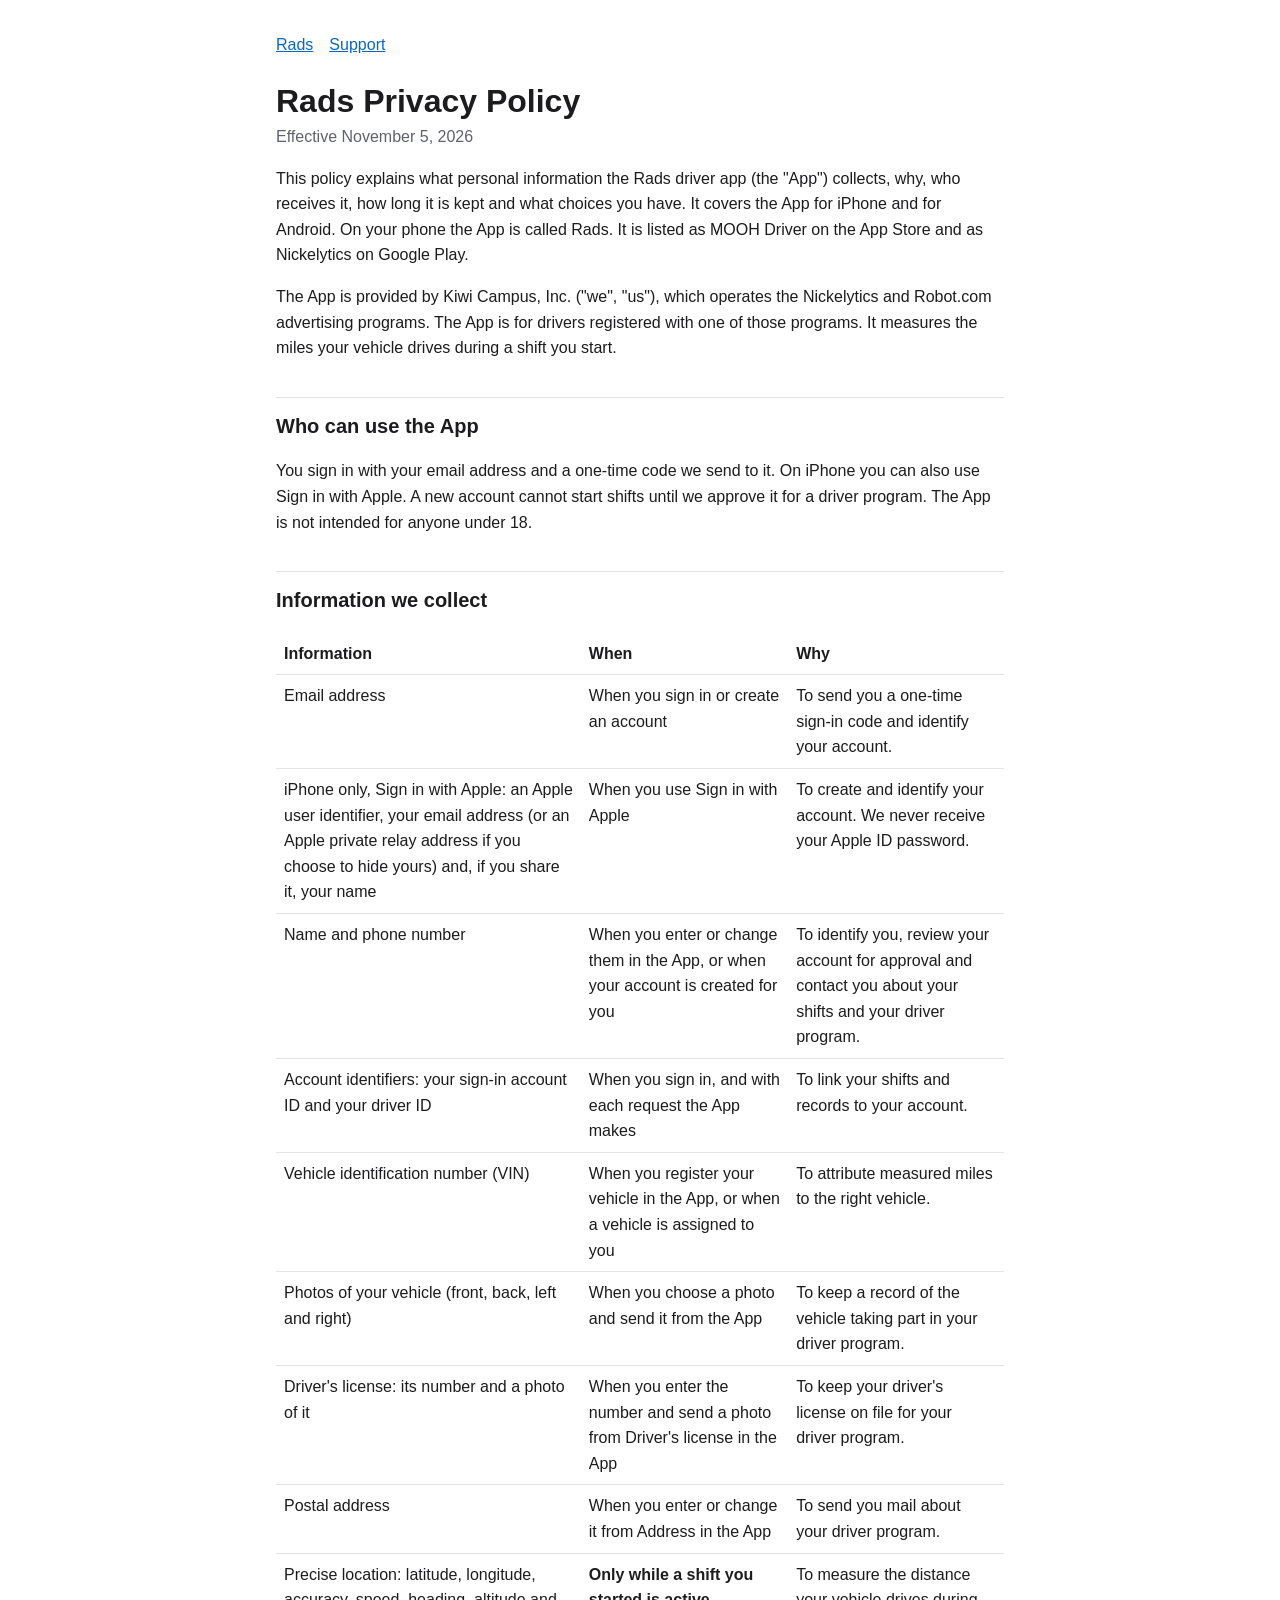
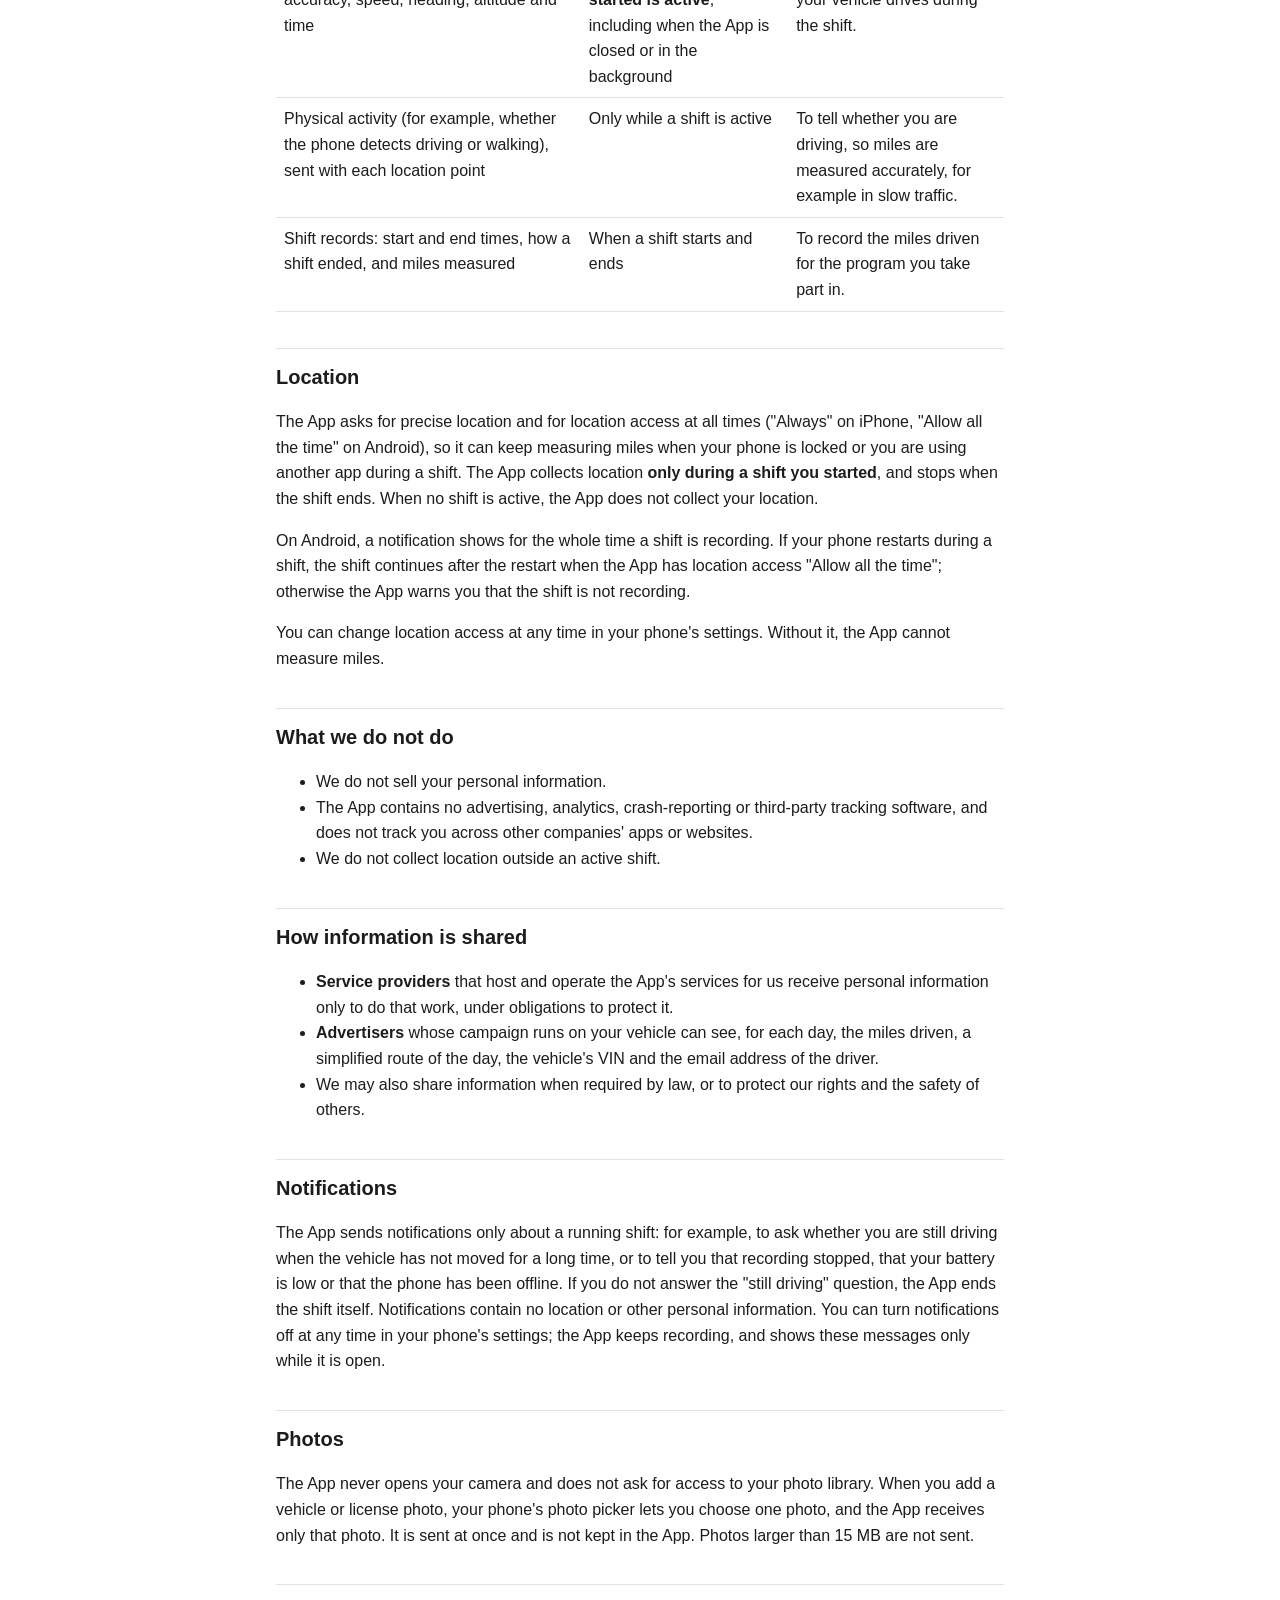
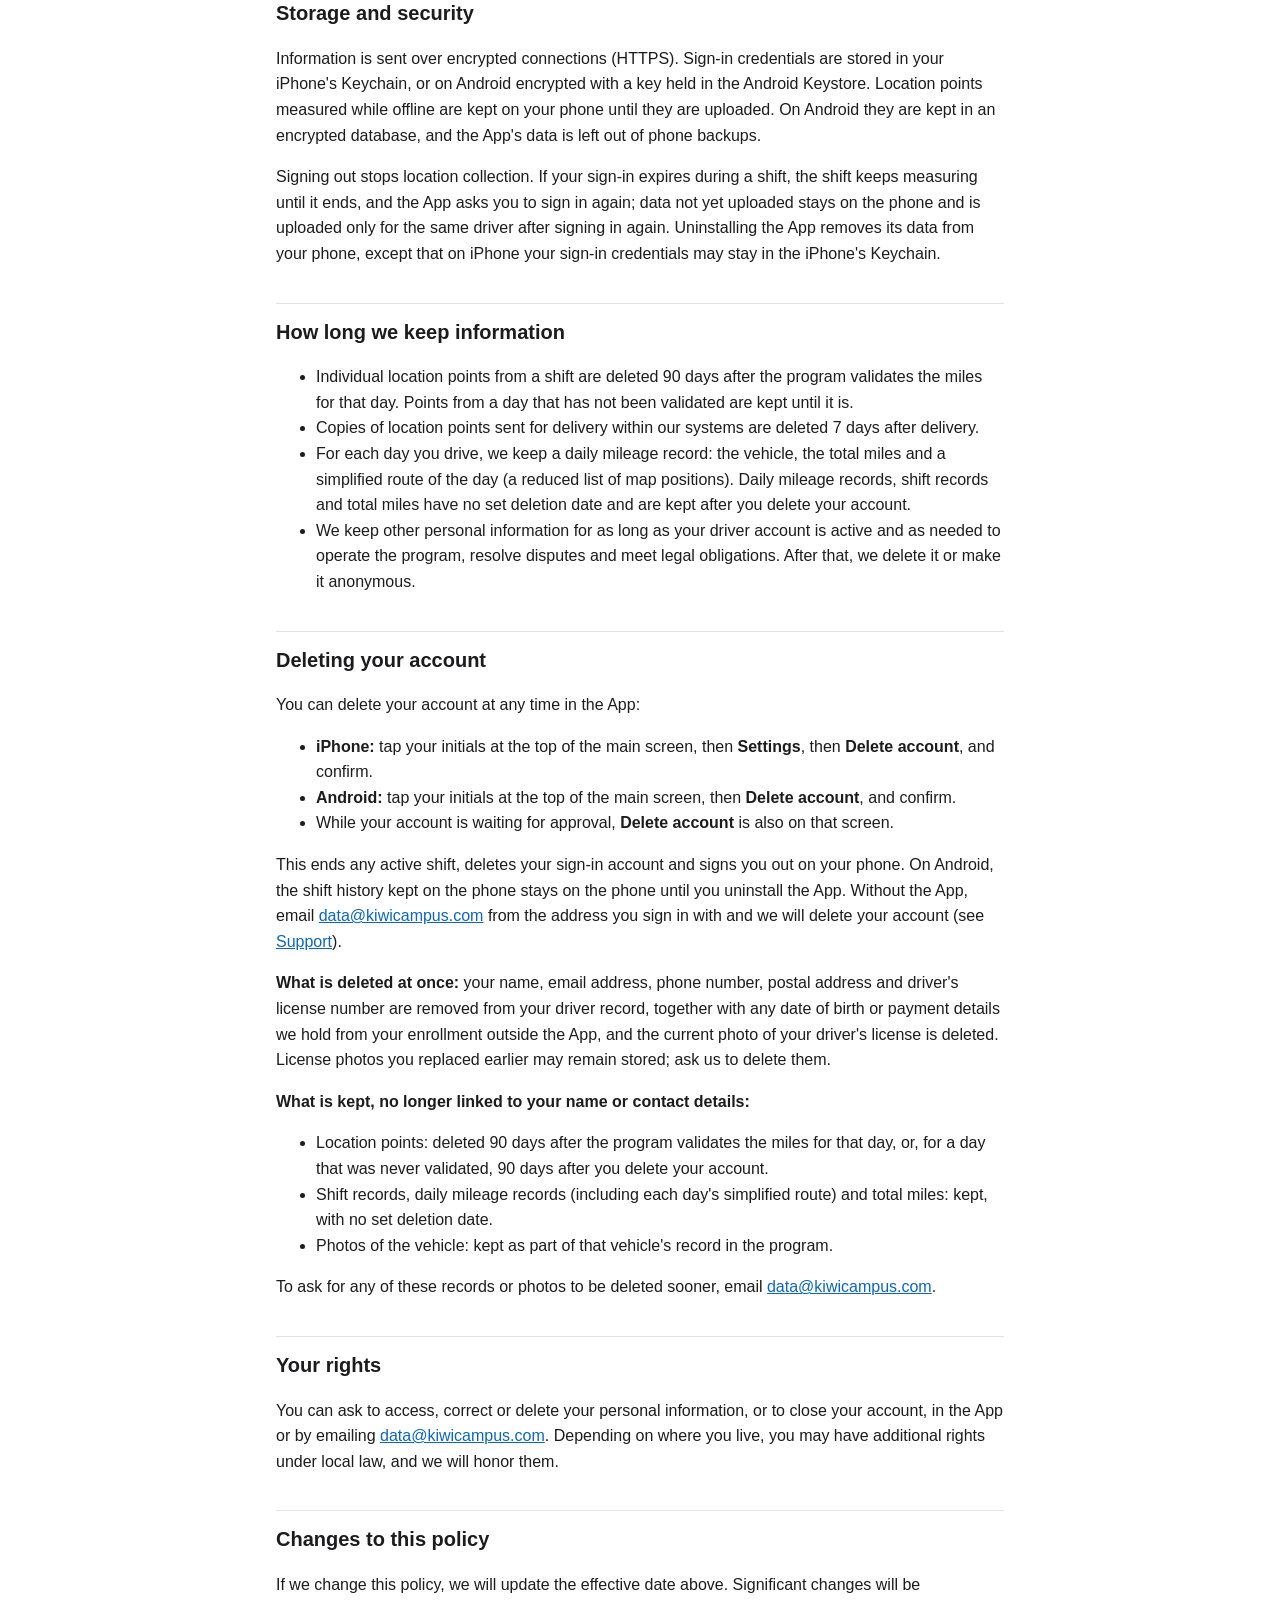
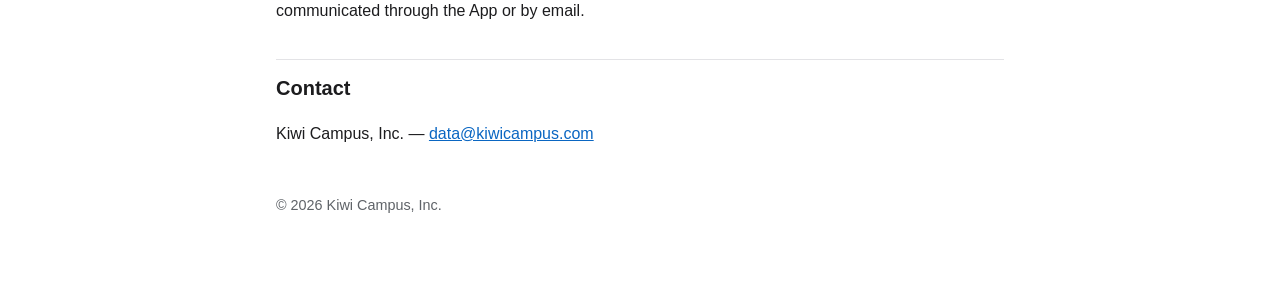
==== commit a53a421c: "docs(privacy): state what advertisers see and what deletion keeps Advertisers see daily miles, route" ====
--- a/privacy/index.html
+++ b/privacy/index.html
@@ -81,7 +81,7 @@
 
   <h2>Location</h2>
   <p>The App asks for precise location and for location access at all times ("Always" on iPhone, "Allow all the time" on Android), so it can keep measuring miles when your phone is locked or you are using another app during a shift. The App collects location <strong>only during a shift you started</strong>, and stops when the shift ends. When no shift is active, the App does not collect your location.</p>
-  <p>On Android, a notification shows for the whole time a shift is recording. If your phone restarts during a shift, the shift you started continues after the restart.</p>
+  <p>On Android, a notification shows for the whole time a shift is recording. If your phone restarts during a shift, the shift continues after the restart when the App has location access "Allow all the time"; otherwise the App warns you that the shift is not recording.</p>
   <p>You can change location access at any time in your phone's settings. Without it, the App cannot measure miles.</p>
 
   <h2>What we do not do</h2>
@@ -94,7 +94,7 @@
   <h2>How information is shared</h2>
   <ul>
     <li><strong>Service providers</strong> that host and operate the App's services for us receive personal information only to do that work, under obligations to protect it.</li>
-    <li><strong>Advertisers</strong> whose campaign runs on your vehicle receive mileage totals. They do not receive your location.</li>
+    <li><strong>Advertisers</strong> whose campaign runs on your vehicle can see, for each day, the miles driven, a simplified route of the day, the vehicle's VIN and the email address of the driver.</li>
     <li>We may also share information when required by law, or to protect our rights and the safety of others.</li>
   </ul>
 
@@ -106,30 +106,32 @@
 
   <h2>Storage and security</h2>
   <p>Information is sent over encrypted connections (HTTPS). Sign-in credentials are stored in your iPhone's Keychain, or on Android encrypted with a key held in the Android Keystore. Location points measured while offline are kept on your phone until they are uploaded. On Android they are kept in an encrypted database, and the App's data is left out of phone backups.</p>
-  <p>Signing out stops location collection. If your sign-in expires during a shift, the shift keeps measuring until it ends, and the App asks you to sign in again; data not yet uploaded stays on the phone and is uploaded only for the same driver after signing in again. Uninstalling the App removes its data from your phone.</p>
+  <p>Signing out stops location collection. If your sign-in expires during a shift, the shift keeps measuring until it ends, and the App asks you to sign in again; data not yet uploaded stays on the phone and is uploaded only for the same driver after signing in again. Uninstalling the App removes its data from your phone, except that on iPhone your sign-in credentials may stay in the iPhone's Keychain.</p>
 
   <h2>How long we keep information</h2>
   <ul>
     <li>Individual location points from a shift are deleted 90 days after the program validates the miles for that day. Points from a day that has not been validated are kept until it is.</li>
-    <li>Temporary copies used to deliver location points within our systems are deleted 7 days after delivery.</li>
+    <li>Copies of location points sent for delivery within our systems are deleted 7 days after delivery.</li>
     <li>For each day you drive, we keep a daily mileage record: the vehicle, the total miles and a simplified route of the day (a reduced list of map positions). Daily mileage records, shift records and total miles have no set deletion date and are kept after you delete your account.</li>
     <li>We keep other personal information for as long as your driver account is active and as needed to operate the program, resolve disputes and meet legal obligations. After that, we delete it or make it anonymous.</li>
   </ul>
 
-  <h2>Deleting your account</h2>
+  <h2 id="delete-account">Deleting your account</h2>
   <p>You can delete your account at any time in the App:</p>
   <ul>
     <li><strong>iPhone:</strong> tap your initials at the top of the main screen, then <strong>Settings</strong>, then <strong>Delete account</strong>, and confirm.</li>
     <li><strong>Android:</strong> tap your initials at the top of the main screen, then <strong>Delete account</strong>, and confirm.</li>
+    <li>While your account is waiting for approval, <strong>Delete account</strong> is also on that screen.</li>
   </ul>
-  <p>This ends any active shift, deletes your driver details and your sign-in account, and signs you out on your phone. On iPhone, if you used Sign in with Apple, it also revokes the App's access to your Apple ID. Without the App, email <a href="mailto:data@kiwicampus.com">data@kiwicampus.com</a> from the address you sign in with and we will delete your account (see <a href="../support/">Support</a>).</p>
-  <p>Deleting your account makes your driver record anonymous at once: your name, email address, phone number, postal address, date of birth, driver's license details and payment details are removed, and the photo of your driver's license is deleted. Photos of the vehicle are part of that vehicle's record in the program and are kept after you delete your account; to ask for them to be deleted, email <a href="mailto:data@kiwicampus.com">data@kiwicampus.com</a>. Driver program records are kept without your name or contact details, linked only to an anonymous ID:</p>
+  <p>This ends any active shift, deletes your sign-in account and signs you out on your phone. On Android, the shift history kept on the phone stays on the phone until you uninstall the App. Without the App, email <a href="mailto:data@kiwicampus.com">data@kiwicampus.com</a> from the address you sign in with and we will delete your account (see <a href="../support/">Support</a>).</p>
+  <p><strong>What is deleted at once:</strong> your name, email address, phone number, postal address and driver's license number are removed from your driver record, together with any date of birth or payment details we hold from your enrollment outside the App, and the current photo of your driver's license is deleted. License photos you replaced earlier may remain stored; ask us to delete them.</p>
+  <p><strong>What is kept, no longer linked to your name or contact details:</strong></p>
   <ul>
-    <li>Location points from a day whose miles the program validated are deleted 90 days after that validation.</li>
-    <li>Location points from a day that was never validated are deleted 90 days after you delete your account.</li>
-    <li>Shift records, daily mileage records (including each day's simplified route) and total miles are kept.</li>
+    <li>Location points: deleted 90 days after the program validates the miles for that day, or, for a day that was never validated, 90 days after you delete your account.</li>
+    <li>Shift records, daily mileage records (including each day's simplified route) and total miles: kept, with no set deletion date.</li>
+    <li>Photos of the vehicle: kept as part of that vehicle's record in the program.</li>
   </ul>
-  <p>To ask for these records to be deleted sooner, email <a href="mailto:data@kiwicampus.com">data@kiwicampus.com</a>.</p>
+  <p>To ask for any of these records or photos to be deleted sooner, email <a href="mailto:data@kiwicampus.com">data@kiwicampus.com</a>.</p>
 
   <h2>Your rights</h2>
   <p>You can ask to access, correct or delete your personal information, or to close your account, in the App or by emailing <a href="mailto:data@kiwicampus.com">data@kiwicampus.com</a>. Depending on where you live, you may have additional rights under local law, and we will honor them.</p>
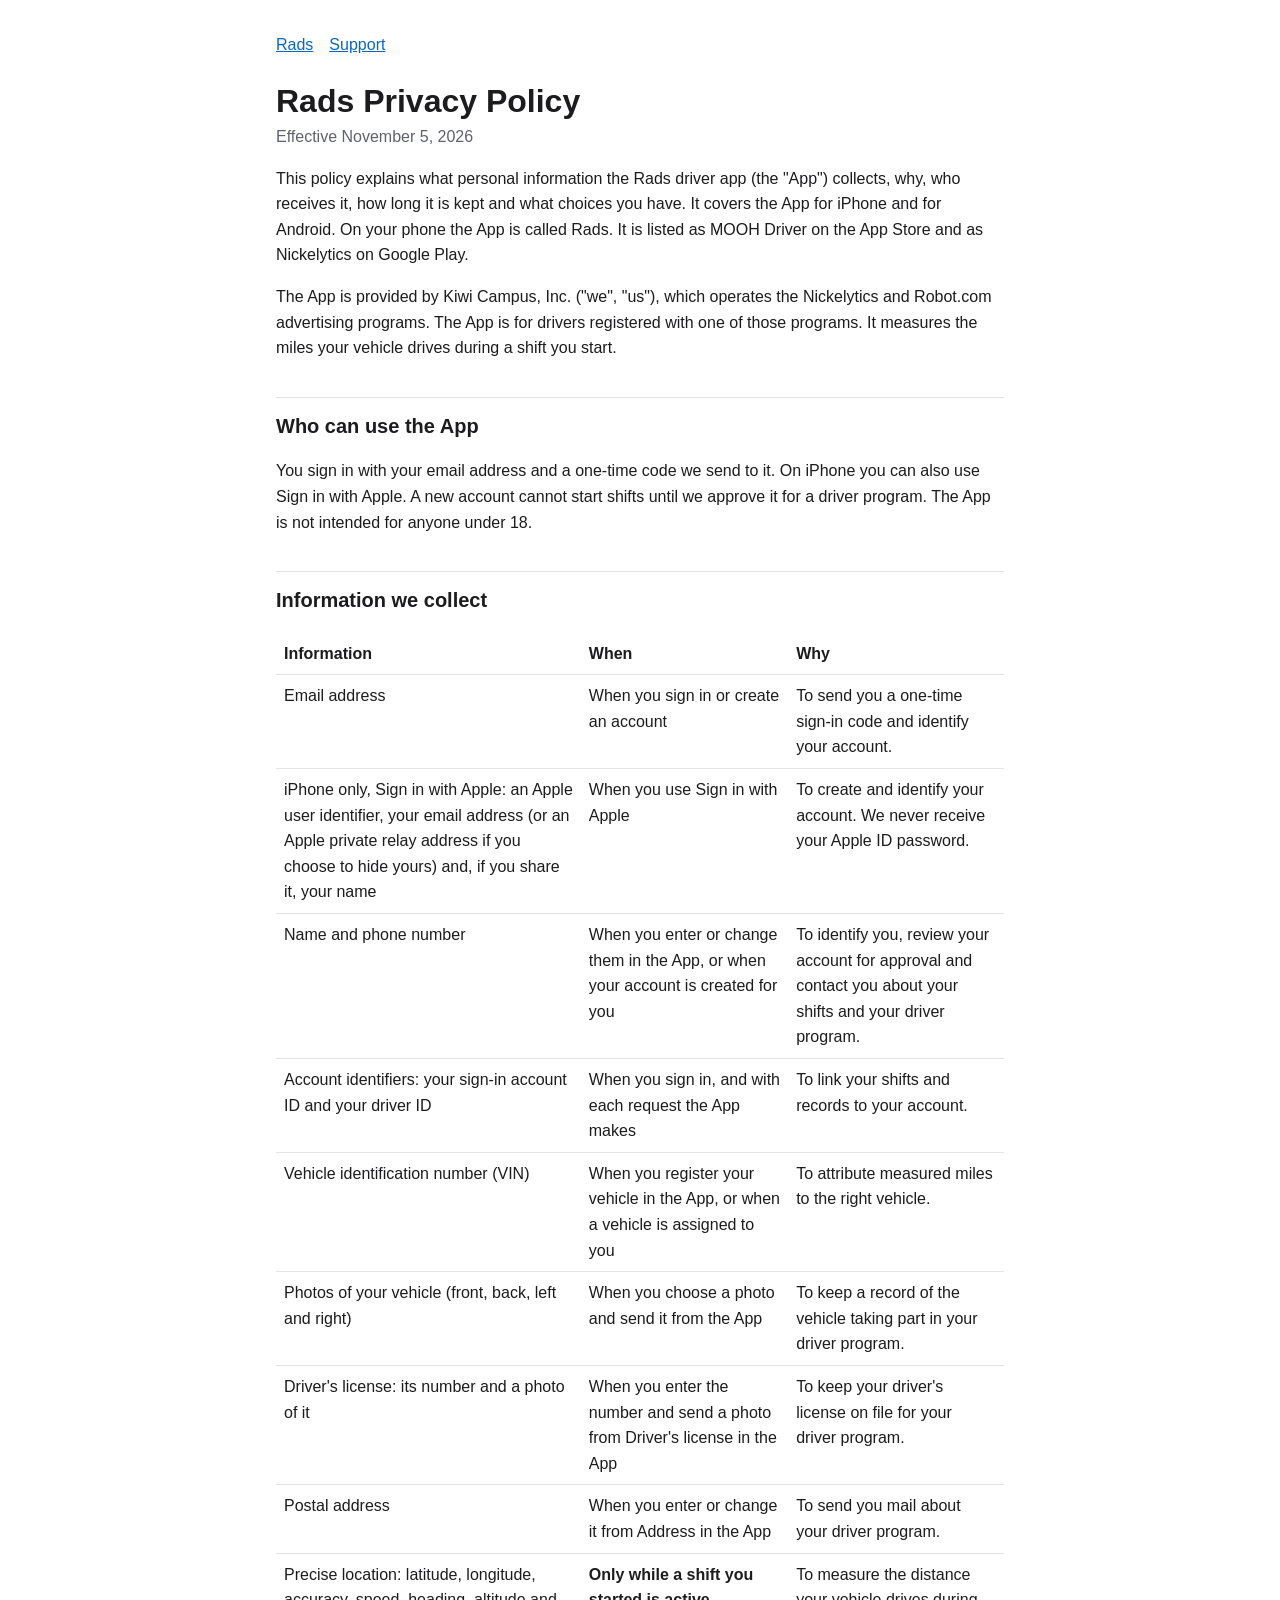
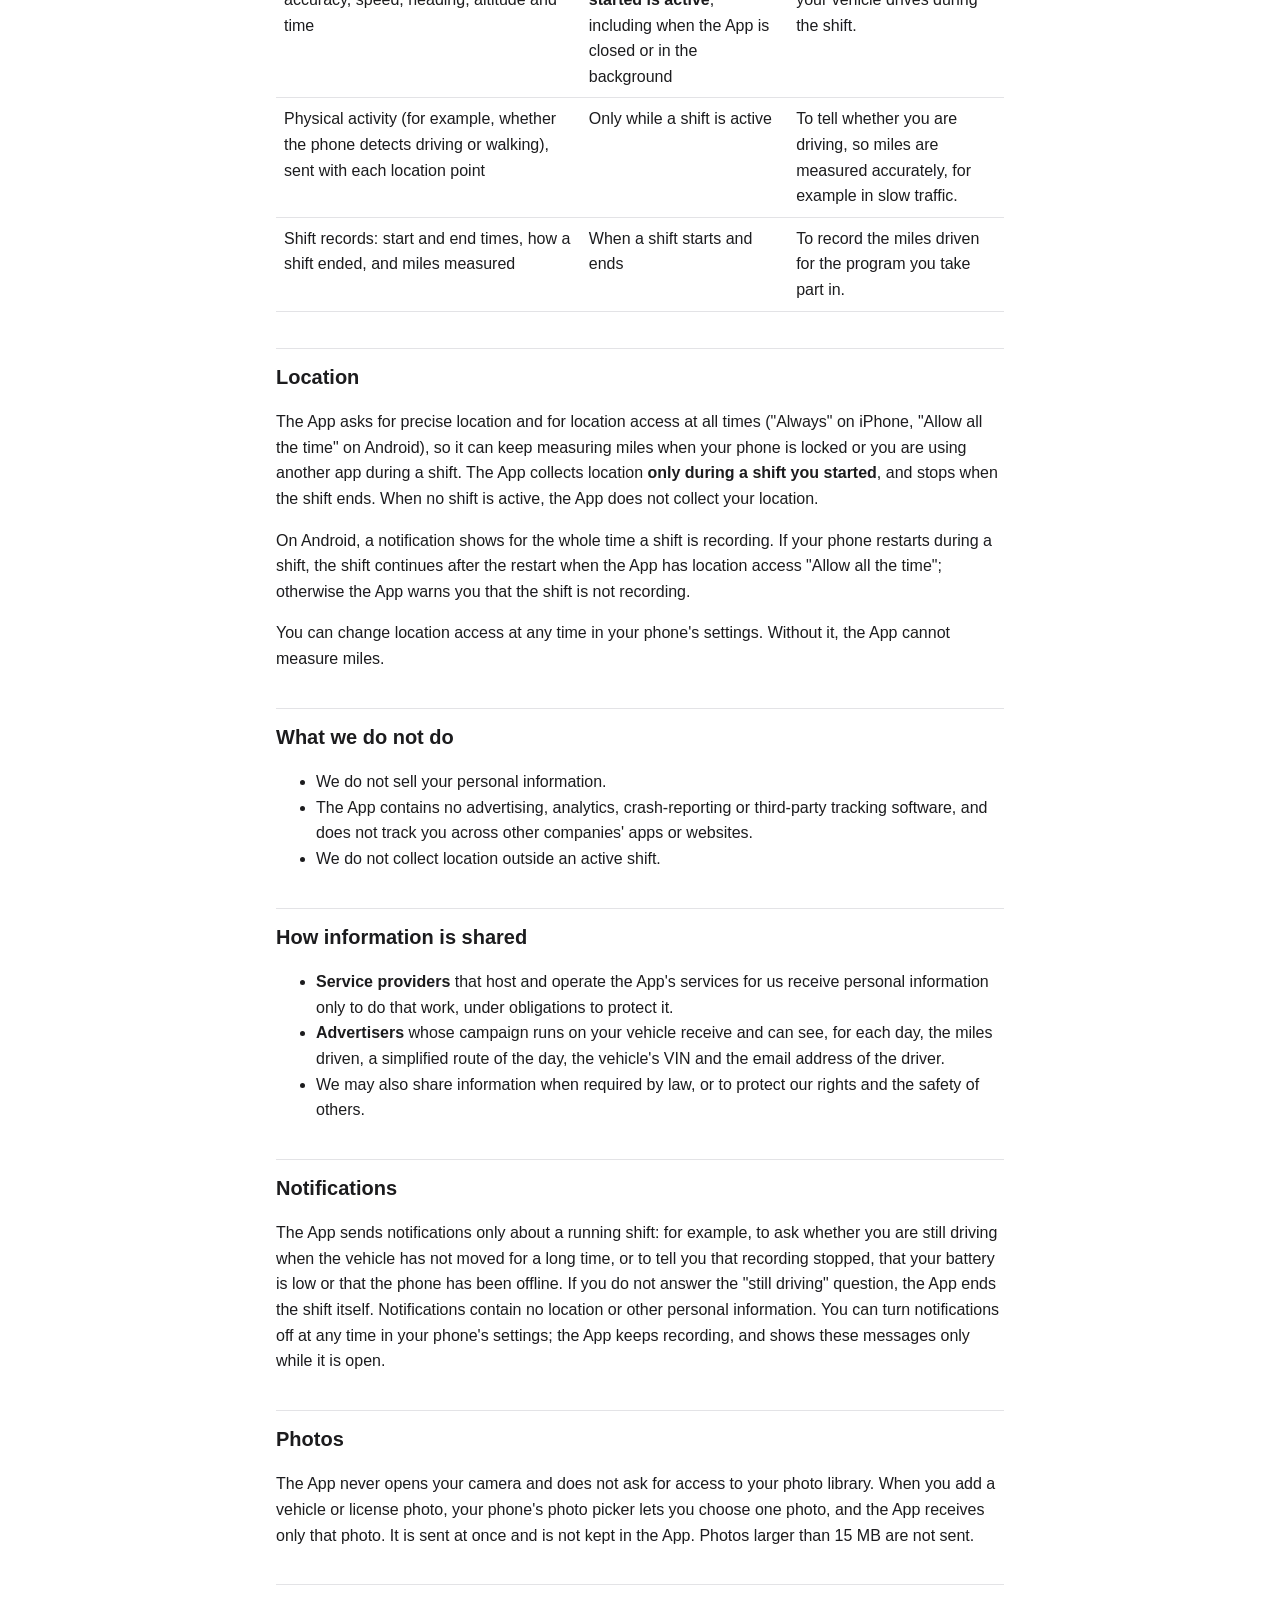
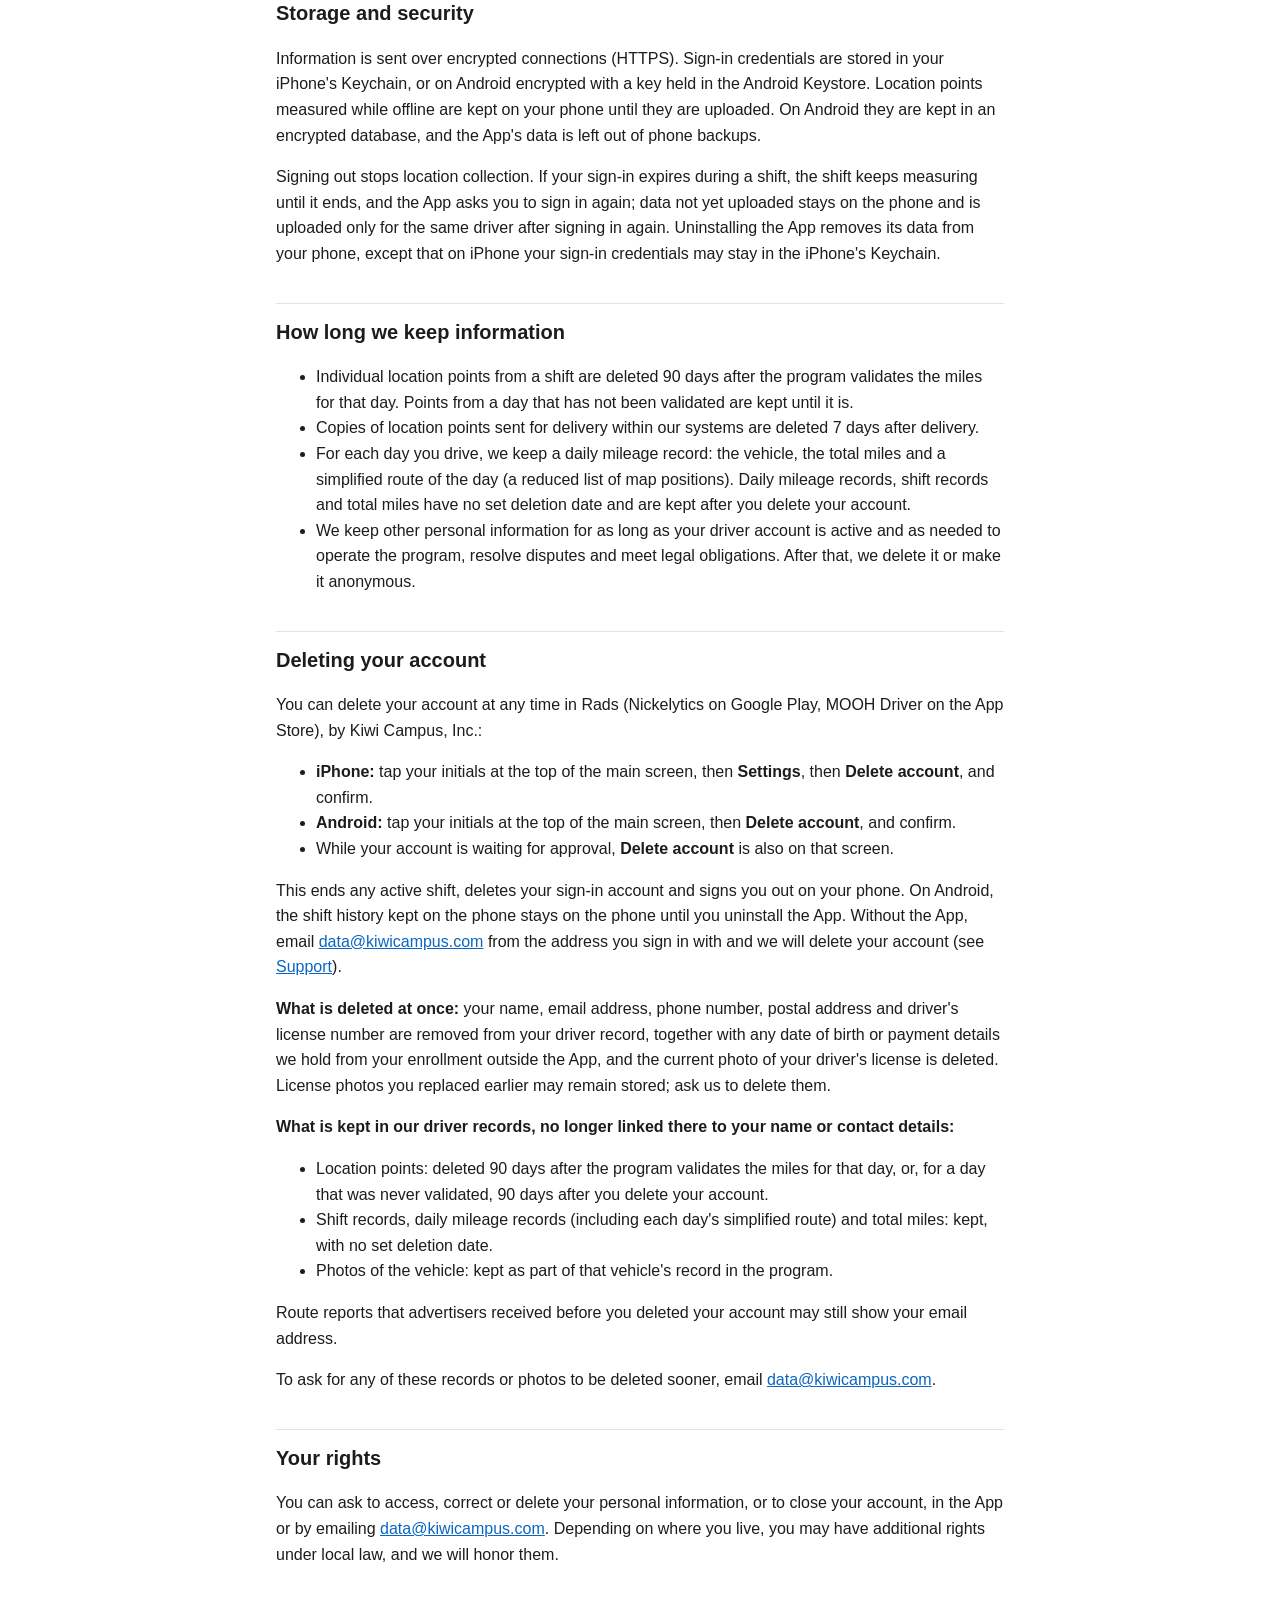
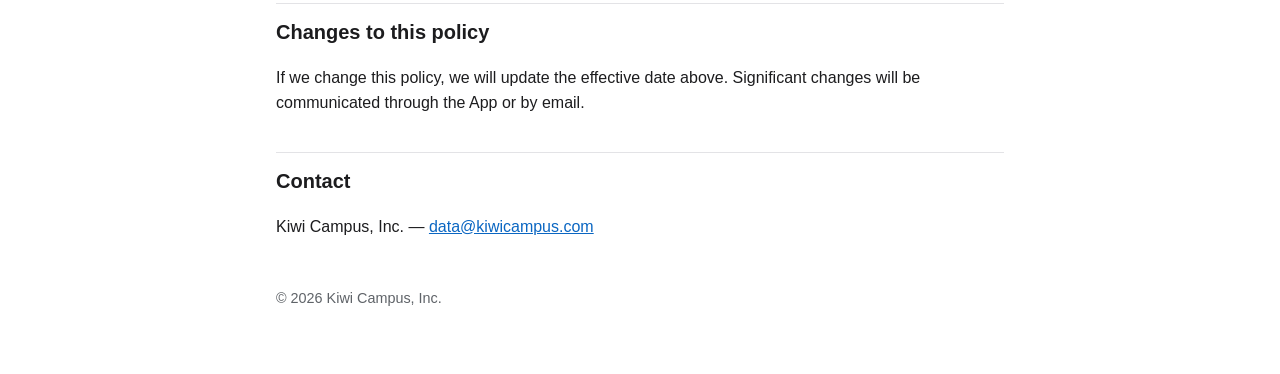
==== commit c18ca5d4: "docs(privacy): name the listings at deletion and limit what unlinking covers" ====
--- a/privacy/index.html
+++ b/privacy/index.html
@@ -94,7 +94,7 @@
   <h2>How information is shared</h2>
   <ul>
     <li><strong>Service providers</strong> that host and operate the App's services for us receive personal information only to do that work, under obligations to protect it.</li>
-    <li><strong>Advertisers</strong> whose campaign runs on your vehicle can see, for each day, the miles driven, a simplified route of the day, the vehicle's VIN and the email address of the driver.</li>
+    <li><strong>Advertisers</strong> whose campaign runs on your vehicle receive and can see, for each day, the miles driven, a simplified route of the day, the vehicle's VIN and the email address of the driver.</li>
     <li>We may also share information when required by law, or to protect our rights and the safety of others.</li>
   </ul>
 
@@ -117,7 +117,7 @@
   </ul>
 
   <h2 id="delete-account">Deleting your account</h2>
-  <p>You can delete your account at any time in the App:</p>
+  <p>You can delete your account at any time in Rads (Nickelytics on Google Play, MOOH Driver on the App Store), by Kiwi Campus, Inc.:</p>
   <ul>
     <li><strong>iPhone:</strong> tap your initials at the top of the main screen, then <strong>Settings</strong>, then <strong>Delete account</strong>, and confirm.</li>
     <li><strong>Android:</strong> tap your initials at the top of the main screen, then <strong>Delete account</strong>, and confirm.</li>
@@ -125,12 +125,13 @@
   </ul>
   <p>This ends any active shift, deletes your sign-in account and signs you out on your phone. On Android, the shift history kept on the phone stays on the phone until you uninstall the App. Without the App, email <a href="mailto:data@kiwicampus.com">data@kiwicampus.com</a> from the address you sign in with and we will delete your account (see <a href="../support/">Support</a>).</p>
   <p><strong>What is deleted at once:</strong> your name, email address, phone number, postal address and driver's license number are removed from your driver record, together with any date of birth or payment details we hold from your enrollment outside the App, and the current photo of your driver's license is deleted. License photos you replaced earlier may remain stored; ask us to delete them.</p>
-  <p><strong>What is kept, no longer linked to your name or contact details:</strong></p>
+  <p><strong>What is kept in our driver records, no longer linked there to your name or contact details:</strong></p>
   <ul>
     <li>Location points: deleted 90 days after the program validates the miles for that day, or, for a day that was never validated, 90 days after you delete your account.</li>
     <li>Shift records, daily mileage records (including each day's simplified route) and total miles: kept, with no set deletion date.</li>
     <li>Photos of the vehicle: kept as part of that vehicle's record in the program.</li>
   </ul>
+  <p>Route reports that advertisers received before you deleted your account may still show your email address.</p>
   <p>To ask for any of these records or photos to be deleted sooner, email <a href="mailto:data@kiwicampus.com">data@kiwicampus.com</a>.</p>
 
   <h2>Your rights</h2>
